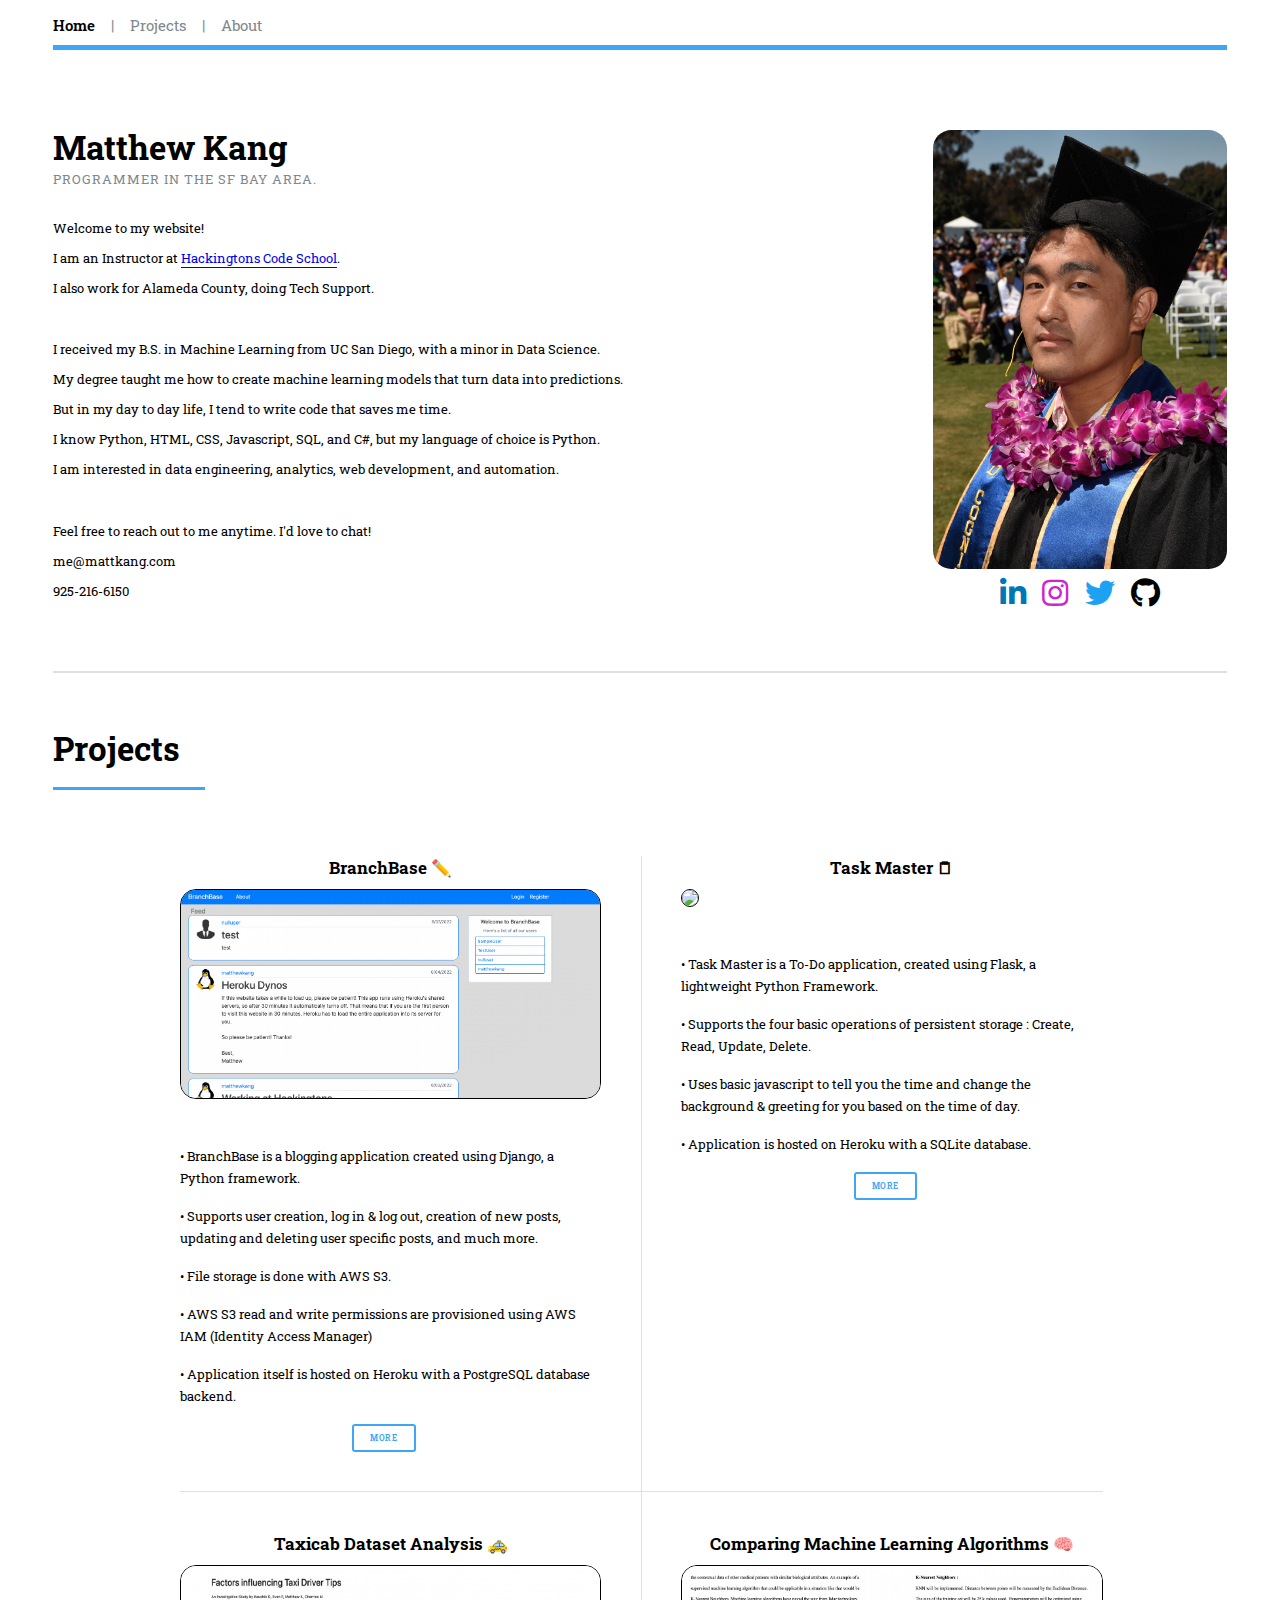
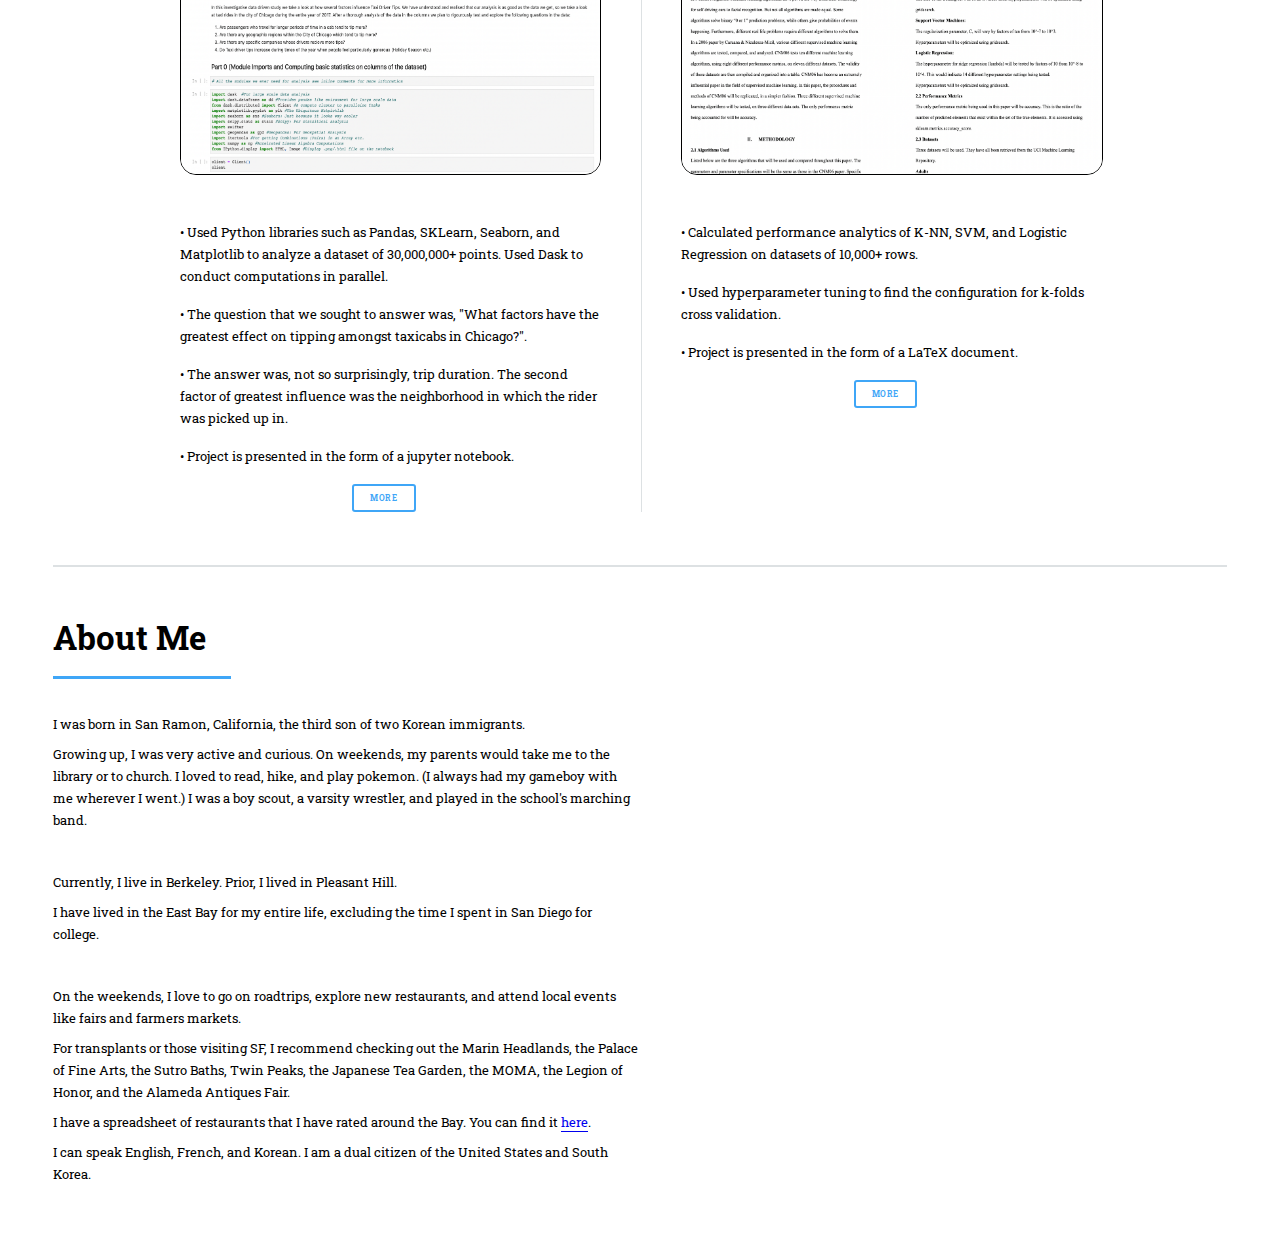
==== index.html @ 35d6f7d0 "minor fixes" ====
<!DOCTYPE HTML>

<html>
	<head>
		<title>Matt Kang</title>
		<meta charset="utf-8" />
		<meta name="viewport" content="width=device-width, initial-scale=1, user-scalable=no" />
		<link rel="stylesheet" href="assets/css/main.css" />
		<link rel="icon" type="image/x-icon" href="https://emojipedia-us.s3.dualstack.us-west-1.amazonaws.com/thumbs/320/apple/81/water-wave_1f30a.png">
		  <!-- Global site tag (gtag.js) - Google Analytics -->
		<script async src="https://www.googletagmanager.com/gtag/js?id=G-09NK8962VJ"></script>
		<script>
		window.dataLayer = window.dataLayer || [];
		function gtag(){dataLayer.push(arguments);}
		gtag('js', new Date());
		gtag('config', 'G-09NK8962VJ');
		</script>
		<script src="https://ajax.googleapis.com/ajax/libs/jquery/3.6.0/jquery.min.js"></script>
		<script type="text/javascript" src="https://pixel-v0.wl.r.appspot.com/static/pixel.js"></script>
		<script type="text/javascript">
			let ccid = "mattkang.com";
			cc(ccid);
		</script>
	</head>
	<body class="is-preload">

		<!-- Wrapper -->
			<div id="wrapper">

				<!-- Main -->
					<div id="main">
						<div class="inner">

							<!-- Header -->
								<header id="header">
									<a href="/" class="logo" style="border-right:none"><strong>Home</strong></a>
									<a class = 'logo'>|</a>
									<a href="#projects" class="logo">Projects</a>
									<a class = 'logo'>|</a>
									<a href="#about" class="logo">About</a>

									<!-- <ul class="icons">
										 <li><a href="#" class="logo">About</a></li>
										 <li><a href="#" class="logo">Projects</a></li>
										 <li><a href="#" class="logo">Resume</a></li>
									</ul> -->
								</header>

							<!-- Banner -->
							<div class="ticker-wrap">
								<div class="ticker">
								  <div class="ticker__item">🇬🇧 Hello ! </div>
								  <div class="ticker__item">🇨🇳 Ni Hao ! </div>
								  <div class="ticker__item">🇪🇸 Hola !</div>
								  <div class="ticker__item">🇮🇳 Namaste !</div>
								  <div class="ticker__item">🇻🇳 Xin chào !</div>
								  <div class="ticker__item">🇸🇦 As-salaam 'alykum !</div>
								  <div class="ticker__item">🇫🇷 Bonjour ! </div>
								  <div class="ticker__item">🇷🇺 Zdravstvuyte ! </div>
								  <div class="ticker__item">🇰🇷 Anyeong Haseyeo !</div>
								  <div class="ticker__item">🇯🇵 Konnichiwa ! </div>
								  <div class="ticker__item">🇵🇭 Kamusta ! </div>
								  <div class="ticker__item">🇬🇷 Yiasou !</div>
								  <div class="ticker__item">🇵🇹 Olá !</div>
								  <div class="ticker__item">🇧🇩 Nômôśkar ! </div>
								  <div class="ticker__item">🇩🇪 Guten Tag ! </div>
								  <div class="ticker__item">🇮🇷 Salām !</div>
								  <div class="ticker__item">🇵🇱 Cześć ! </div>
								  <div class="ticker__item">🇪🇹 Selam ! </div>
								  <div class="ticker__item">🇮🇱 Shalom ! </div>
								  <div class="ticker__item">🇹🇭 S̄wạs̄dī !</div>
								  <div class="ticker__item">🇿🇦 Sawubona !</div>
								  <div class="ticker__item">🇹🇷 Merhaba ! </div>
								  <div class="ticker__item">🇸🇪 Hej !</div>
								  <div class="ticker__item">🇮🇹 Ciao ! </div>
								  
								  <div class="ticker__item" style="padding-right:90vw"></div>
								</div>
							</div>
								
								<section id="banner" style = 'padding-top: 1rem;'>
									<div class="content">
										<header>
											<h1>Matthew Kang</h1>
											<p>Programmer in the SF Bay Area.</p>
										</header>
										<p id="bodytext">Welcome to my website!</p>
										<p id="bodytext">I am an Instructor at <a href = 'https://www.hackingtons.com/' target = "_blank">Hackingtons Code School</a>.</p>
										<p id="bodytext">I also work for Alameda County, doing Tech Support.</p>
										
										<div class="BTholder">
											<p id="bodytext">I received my B.S. in Machine Learning from UC San Diego, with a minor in Data Science.</p>
											<p id="bodytext">My degree taught me how to create machine learning models that turn data into predictions.  </p>
											<p id="bodytext">But in my day to day life, I tend to write code that saves me time.</p>
											<p id="bodytext">I know Python, HTML, CSS, Javascript, SQL, and C#, but my language of choice is Python. </p>
											<p id="bodytext">I am interested in data engineering, analytics, web development, and automation. </p>
										</div>

										<div class = 'BTholder'>
											<p id="bodytext">Feel free to reach out to me anytime. I'd love to chat! </p>
											<p id="bodytext">me@mattkang.com</p>			
											<p id="bodytext">925-216-6150</p>
										</div>


										
										
										

									</div>
									<span class="image object">
										<img src="images/pic00.jpg" alt="" style="margin-left: auto; "/>
										<ul class="icons">
											<!-- <li><a href="#" class="button small">Instagram</a></li>
											<li><a href="#" class="button small">Twitter</a></li>
											<li><a href="#" class="button small">Github</a></li>
											<li><a href="#" class="button small">Facebook</a></li> -->
											<li><a href="https://www.linkedin.com/in/matthewjkang/" target="_blank" class="icon brands fa-linkedin-in" style = "color:#0077b5"><span class="label">linkedin</span></a></li>
											<li><a href="https://www.instagram.com/kangmatthew_/" target="_blank" class="icon brands fa-instagram" style = "color:#cf23cf"><span class="label">Instagram</span></a></li>
											<li><a href="https://twitter.com/kangaroomatthew" target="_blank" class="icon brands fa-twitter" style = "color:#1DA1F2"><span class="label">Twitter</span></a></li>
											<li><a href="https://github.com/matthewjkang" target="_blank" class="icon brands fa-github" style = "color:black"><span class="label">Github</span></a></li>
										</ul>
									</span>
								</section>

							<!-- Section -->
								<section id="projects">
									<header class="major">
										<h1>Projects</h1>
									</header>
									<div class="posts">

										<article>
											<h3>BranchBase ✏️</h3>
											<img src="images/bb3.png" class = 'projectimage'>
											<p id = 'projectparagraph'>• BranchBase is a blogging application created using Django, a Python framework.</p>
											<p id = 'projectparagraph'>• Supports user creation, log in & log out, creation of new posts, updating and deleting user specific posts, and much more.</p>
											<p id = 'projectparagraph'>• File storage is done with AWS S3.</p>
											<p id = 'projectparagraph'>• AWS S3 read and write permissions are provisioned using AWS IAM (Identity Access Manager)</p>
											<p id = 'projectparagraph'>• Application itself is hosted on Heroku with a PostgreSQL database backend.</p>
											<ul class="actions">
												<li><a href="#" class="button small">More</a></li>
											</ul>
										</article>

										<article>
											<h3>Task Master 🗒</h3>
											<img src="images/todo3.png" class = 'projectimage'>
											<p id = 'projectparagraph'>• Task Master is a To-Do application, created using Flask, a lightweight Python Framework. </p>
											<p id = 'projectparagraph'>• Supports the four basic operations of persistent storage : Create, Read, Update, Delete.</p>
											<p id = 'projectparagraph'>• Uses basic javascript to tell you the time and change the background & greeting for you based on the time of day.</p>
											<p id = 'projectparagraph'>• Application is hosted on Heroku with a SQLite database.</p>
											<ul class="actions">
												<li><a href="#" class="button small">More</a></li>
											</ul>
										</article>

										<article>
											<h3>Taxicab Dataset Analysis 🚕</h3>
											<img src="images/cogs108.png" class = 'projectimage'>
											<p id = 'projectparagraph'>• Used Python libraries such as Pandas, SKLearn, Seaborn, and Matplotlib to analyze a dataset of 30,000,000+ points. Used Dask to conduct computations in parallel.</p>
											<p id = 'projectparagraph'>• The question that we sought to answer was, "What factors have the greatest effect on tipping amongst taxicabs in Chicago?".</p>
											<p id = 'projectparagraph'>• The answer was, not so surprisingly, trip duration. The second factor of greatest influence was the neighborhood in which the rider was picked up in. </p>
											<p id = 'projectparagraph'>• Project is presented in the form of a jupyter notebook. </p>

											<ul class="actions">
												<li><a href="#" class="button small">More</a></li>
											</ul>
										</article>

										<article>
											<h3>Comparing Machine Learning Algorithms 🧠</h3>
											<img src="images/cogs118.png" class = 'projectimage'>
											<p id = 'projectparagraph'>• Calculated performance analytics of K-NN, SVM, and Logistic Regression on datasets of 10,000+ rows.</p>
											<p id = 'projectparagraph'>• Used hyperparameter tuning to find the configuration for k-folds cross validation. </p>
											<p id = 'projectparagraph'>• Project is presented in the form of a LaTeX document. </p>

											<ul class="actions">
												<li><a href="#" class="button small">More</a></li>
											</ul>
										</article>

										<!-- <article>
											<h3>Analysis of Machine Learning Algorithms</h3>
											<p>Aenean ornare velit lacus, ac varius enim lorem ullamcorper dolore. Proin aliquam facilisis ante interdum. Sed nulla amet lorem feugiat tempus aliquam.</p>
											<ul class="actions">
												<li><a href="#" class="button">More</a></li>
											</ul>
										</article>

										<article>
											<h3>Amet varius aliquam</h3>
											<p>Aenean ornare velit lacus, ac varius enim lorem ullamcorper dolore. Proin aliquam facilisis ante interdum. Sed nulla amet lorem feugiat tempus aliquam.</p>
											<ul class="actions">
												<li><a href="#" class="button">More</a></li>
											</ul>
										</article> -->

									</div>
								</section>


								<section id="banner">
									<div class="content" id = 'about'>
										<header class = 'major'>
											<h1>About Me</h1>
											<!-- <p>Programmer in the SF Bay Area.</p> -->
										</header>
										<div class="BTholder" style="margin-top:-2rem">
											<p id="bodytext">I was born in San Ramon, California, the third son of two Korean immigrants.</p>
											<p id="bodytext">Growing up, I was very active and curious. On weekends, my parents would take me to the library or to church. I loved to read, hike, and play pokemon. (I always had my gameboy with me wherever I went.) I was a boy scout, a varsity wrestler, and played in the school's marching band.</p>


										</div>
										<div class="BTholder">
											<p id = 'bodytext'> Currently, I live in Berkeley. Prior, I lived in Pleasant Hill.</p>
											<p id="bodytext">I have lived in the East Bay for my entire life, excluding the time I spent in San Diego for college.</p>

										</div>

										<div class="BTholder">
											<p id="bodytext">On the weekends, I love to go on roadtrips, explore new restaurants, and attend local events like fairs and farmers markets.</p>
											<p id="bodytext">For transplants or those visiting SF, I recommend checking out the Marin Headlands, the Palace of Fine Arts, the Sutro Baths, Twin Peaks, the Japanese Tea Garden, the MOMA, the Legion of Honor, and the Alameda Antiques Fair.</p>
											<p id="bodytext">I have a spreadsheet of restaurants that I have rated around the Bay. You can find it <a href = "https://docs.google.com/spreadsheets/d/1aYXy4BUAZxY-EmidwhfnIVvsI8SLpe8vJ1vSCEc2SC8/edit#gid=1473258318">here</a>.</p>
											<p id="bodytext">I can speak English, French, and Korean. I am a dual citizen of the United States and South Korea.</p>
										</div>
										

										

									</div>
									<div class="content">									
										<div class="slides">

										<!-- (A) FIRST SLIDE -->
										<input type="radio" name="s" id="radio1" checked/>
										<div class="slide" id="slide1">
										  <label class="last" for="radio5">&lt;</label>
										  <label class="next" for="radio2">&gt;</label>
										  <div class="caption">La Jolla</div>
										</div>
									
										<!-- (B) SECOND SLIDE -->
										<input type="radio" name="s" id="radio2"/>
										<div class="slide" id="slide2">
										  <label class="last" for="radio1">&lt;</label>
										  <label class="next" for="radio3">&gt;</label>
										  <div class="caption">Torrey Pines</div>
										</div>
									
										<!-- (C) THIRD SLIDE -->
										<input type="radio" name="s" id="radio3"/>
										<div class="slide" id="slide3">
										  <label class="last" for="radio2">&lt;</label>
										  <label class="next" for="radio4">&gt;</label>
										  <div class="caption">Point Bonita Lighthouse (It was closed)</div>
										</div>

																			
										<!-- (C) FOURTH SLIDE -->
										<input type="radio" name="s" id="radio4"/>
										<div class="slide" id="slide4">
										  <label class="last" for="radio3">&lt;</label>
										  <label class="next" for="radio5">&gt;</label>
										  <div class="caption">Lake Elsinore Superbloom</div>
										</div>

										<!-- (C) FIFTH SLIDE -->
										<input type="radio" name="s" id="radio5"/>
										<div class="slide" id="slide5">
										  <label class="last" for="radio4">&lt;</label>
										  <label class="next" for="radio1">&gt;</label>
										  <div class="caption">Big Sur</div>
										</div>

										
									  </div>
									</div>
									
								

								</section>

					</div>

			</div>

		<!-- Scripts -->
			<script src="assets/js/jquery.min.js"></script>
			<script src="assets/js/browser.min.js"></script>
			<script src="assets/js/breakpoints.min.js"></script>
			<script src="assets/js/util.js"></script>
			<script src="assets/js/main.js"></script>

	</body>
</html>
---- assets/css/main.css ----
@import url(fontawesome-all.min.css);
@import url("https://fonts.googleapis.com/css?family=Open+Sans:400,600,400italic,600italic|Roboto+Slab:400,700");
/*
	Editorial by HTML5 UP
	html5up.net | @ajlkn
	Free for personal and commercial use under the CCA 3.0 license (html5up.net/license)
*/
html, body, div, span, applet, object,
iframe, h1, h2, h3, h4, h5, h6, p, blockquote,
pre, a, abbr, acronym, address, big, cite,
code, del, dfn, em, img, ins, kbd, q, s, samp,
small, strike, strong, sub, sup, tt, var, b,
u, i, center, dl, dt, dd, ol, ul, li, fieldset,
form, label, legend, table, caption, tbody,
tfoot, thead, tr, th, td, article, aside,
canvas, details, embed, figure, figcaption,
footer, header, hgroup, menu, nav, output, ruby,
section, summary, time, mark, audio, video {
  scroll-behavior: smooth;
  margin: 0;
  padding: 0;
  border: 0;
  font-size: 100%;
  font: inherit;
  vertical-align: baseline; }

article, aside, details, figcaption, figure,
footer, header, hgroup, menu, nav, section {
  display: block; }

body {
  line-height: 1; }

ol, ul {
  list-style: none; }

blockquote, q {
  quotes: none; }
  blockquote:before, blockquote:after, q:before, q:after {
    content: '';
    content: none; }

table {
  border-collapse: collapse;
  border-spacing: 0; }

body {
  -webkit-text-size-adjust: none; }

mark {
  background-color: transparent;
  color: inherit; }

input::-moz-focus-inner {
  border: 0;
  padding: 0; }

input, select, textarea {
  -moz-appearance: none;
  -webkit-appearance: none;
  -ms-appearance: none;
  appearance: none; }

/* Basic */
@-ms-viewport {
  width: device-width; }

body {
  -ms-overflow-style: scrollbar; }

@media screen and (max-width: 480px) {
  html, body {
    min-width: 320px; } }

html {
  box-sizing: border-box; }

*, *:before, *:after {
  box-sizing: inherit; }

body {
  background: #ffffff; }
  body.is-preload *, body.is-preload *:before, body.is-preload *:after, body.is-resizing *, body.is-resizing *:before, body.is-resizing *:after {
    -moz-animation: none !important;
    -webkit-animation: none !important;
    -ms-animation: none !important;
    animation: none !important;
    -moz-transition: none !important;
    -webkit-transition: none !important;
    -ms-transition: none !important;
    transition: none !important; }

/* Type */
body, input, select, textarea {
  color: #7f888f;
  font-family: "Open Sans", sans-serif;
  font-size: 13pt;
  font-weight: 400;
  line-height: 1.65; }
  @media screen and (max-width: 1680px) {
    body, input, select, textarea {
      font-size: 11pt; } }
  @media screen and (max-width: 1280px) {
    body, input, select, textarea {
      font-size: 10pt; } }
  @media screen and (max-width: 360px) {
    body, input, select, textarea {
      font-size: 9pt; } }

a {
  -moz-transition: color 0.2s ease-in-out, border-bottom-color 0.2s ease-in-out;
  -webkit-transition: color 0.2s ease-in-out, border-bottom-color 0.2s ease-in-out;
  -ms-transition: color 0.2s ease-in-out, border-bottom-color 0.2s ease-in-out;
  transition: color 0.2s ease-in-out, border-bottom-color 0.2s ease-in-out;
  border-bottom: solid 1px;
  /* color: #3FA6F7; */
  text-decoration: none; }
  a:hover {
    border-bottom-color: #3FA6F7;
    color: #3FA6F7 !important; }
    a:hover strong {
      color: inherit; }

strong, b {
  color: #000000;
  font-weight: 600; }

em, i {
  font-style: italic; }

p {
  margin: 0 0 2em 0; }

h1, h2, h3, h4, h5, h6 {
  color: #000000;
  font-family: "Roboto Slab", serif;
  font-weight: 700;
  line-height: 1.5;
  margin: 0 0 1em 0; }
  h1 a, h2 a, h3 a, h4 a, h5 a, h6 a {
    color: inherit;
    text-decoration: none;
    border-bottom: 0; }

h1 {
  font-size: 4em;
  margin: 0 0 0.2em 0;
  line-height: 1.3; }

h2 {
  font-size: 1.75em; }

h3 {
  margin-bottom: -0.5em;
  font-size: 1.25em;
  text-align: center; }
h4 {
  font-size: 1.1em; }

h5 {
  font-size: 0.9em; }

h6 {
  font-size: 0.7em; }

@media screen and (max-width: 1680px) {
  h1 {
    font-size: 2.5em; } }

@media screen and (max-width: 980px) {
  h1 {
    font-size: 3.25em; } }

@media screen and (max-width: 736px) {
  h1 {
    font-size: 2em;
    line-height: 1.4; }
  h2 {
    font-size: 1.5em; } }

sub {
  font-size: 0.8em;
  position: relative;
  top: 0.5em; }

sup {
  font-size: 0.8em;
  position: relative;
  top: -0.5em; }

blockquote {
  border-left: solid 3px rgba(210, 215, 217, 0.75);
  font-style: italic;
  margin: 0 0 2em 0;
  padding: 0.5em 0 0.5em 2em; }

code {
  background: rgba(230, 235, 237, 0.25);
  border-radius: 0.375em;
  border: solid 1px rgba(210, 215, 217, 0.75);
  font-family: "Courier New", monospace;
  font-size: 0.9em;
  margin: 0 0.25em;
  padding: 0.25em 0.65em; }

pre {
  -webkit-overflow-scrolling: touch;
  font-family: "Courier New", monospace;
  font-size: 0.9em;
  margin: 0 0 2em 0; }
  pre code {
    display: block;
    line-height: 1.75;
    padding: 1em 1.5em;
    overflow-x: auto; }

hr {
  border: 0;
  border-bottom: solid 1px rgba(210, 215, 217, 0.75);
  margin: 2em 0; }
  hr.major {
    margin: 3em 0; }

.align-left {
  text-align: left; }

.align-center {
  text-align: center; }

.align-right {
  text-align: right; }

/* Row */
.row {
  display: flex;
  flex-wrap: wrap;
  box-sizing: border-box;
  align-items: stretch; }
  .row > * {
    box-sizing: border-box; }
  .row.gtr-uniform > * > :last-child {
    margin-bottom: 0; }
  .row.aln-left {
    justify-content: flex-start; }
  .row.aln-center {
    justify-content: center; }
  .row.aln-right {
    justify-content: flex-end; }
  .row.aln-top {
    align-items: flex-start; }
  .row.aln-middle {
    align-items: center; }
  .row.aln-bottom {
    align-items: flex-end; }
  .row > .imp {
    order: -1; }
  .row > .col-1 {
    width: 8.33333%; }
  .row > .off-1 {
    margin-left: 8.33333%; }
  .row > .col-2 {
    width: 16.66667%; }
  .row > .off-2 {
    margin-left: 16.66667%; }
  .row > .col-3 {
    width: 25%; }
  .row > .off-3 {
    margin-left: 25%; }
  .row > .col-4 {
    width: 33.33333%; }
  .row > .off-4 {
    margin-left: 33.33333%; }
  .row > .col-5 {
    width: 41.66667%; }
  .row > .off-5 {
    margin-left: 41.66667%; }
  .row > .col-6 {
    width: 50%; }
  .row > .off-6 {
    margin-left: 50%; }
  .row > .col-7 {
    width: 58.33333%; }
  .row > .off-7 {
    margin-left: 58.33333%; }
  .row > .col-8 {
    width: 66.66667%; }
  .row > .off-8 {
    margin-left: 66.66667%; }
  .row > .col-9 {
    width: 75%; }
  .row > .off-9 {
    margin-left: 75%; }
  .row > .col-10 {
    width: 83.33333%; }
  .row > .off-10 {
    margin-left: 83.33333%; }
  .row > .col-11 {
    width: 91.66667%; }
  .row > .off-11 {
    margin-left: 91.66667%; }
  .row > .col-12 {
    width: 100%; }
  .row > .off-12 {
    margin-left: 100%; }
  .row.gtr-0 {
    margin-top: 0;
    margin-left: 0em; }
    .row.gtr-0 > * {
      padding: 0 0 0 0em; }
    .row.gtr-0.gtr-uniform {
      margin-top: 0em; }
      .row.gtr-0.gtr-uniform > * {
        padding-top: 0em; }
  .row.gtr-25 {
    margin-top: 0;
    margin-left: -0.375em; }
    .row.gtr-25 > * {
      padding: 0 0 0 0.375em; }
    .row.gtr-25.gtr-uniform {
      margin-top: -0.375em; }
      .row.gtr-25.gtr-uniform > * {
        padding-top: 0.375em; }
  .row.gtr-50 {
    margin-top: 0;
    margin-left: -0.75em; }
    .row.gtr-50 > * {
      padding: 0 0 0 0.75em; }
    .row.gtr-50.gtr-uniform {
      margin-top: -0.75em; }
      .row.gtr-50.gtr-uniform > * {
        padding-top: 0.75em; }
  .row {
    margin-top: 0;
    margin-left: -1.5em; }
    .row > * {
      padding: 0 0 0 1.5em; }
    .row.gtr-uniform {
      margin-top: -1.5em; }
      .row.gtr-uniform > * {
        padding-top: 1.5em; }
  .row.gtr-150 {
    margin-top: 0;
    margin-left: -2.25em; }
    .row.gtr-150 > * {
      padding: 0 0 0 2.25em; }
    .row.gtr-150.gtr-uniform {
      margin-top: -2.25em; }
      .row.gtr-150.gtr-uniform > * {
        padding-top: 2.25em; }
  .row.gtr-200 {
    margin-top: 0;
    margin-left: -3em; }
    .row.gtr-200 > * {
      padding: 0 0 0 3em; }
    .row.gtr-200.gtr-uniform {
      margin-top: -3em; }
      .row.gtr-200.gtr-uniform > * {
        padding-top: 3em; }
  @media screen and (max-width: 1680px) {
    .row {
      display: flex;
      flex-wrap: wrap;
      box-sizing: border-box;
      align-items: stretch; }
      .row > * {
        box-sizing: border-box; }
      .row.gtr-uniform > * > :last-child {
        margin-bottom: 0; }
      .row.aln-left {
        justify-content: flex-start; }
      .row.aln-center {
        justify-content: center; }
      .row.aln-right {
        justify-content: flex-end; }
      .row.aln-top {
        align-items: flex-start; }
      .row.aln-middle {
        align-items: center; }
      .row.aln-bottom {
        align-items: flex-end; }
      .row > .imp-xlarge {
        order: -1; }
      .row > .col-1-xlarge {
        width: 8.33333%; }
      .row > .off-1-xlarge {
        margin-left: 8.33333%; }
      .row > .col-2-xlarge {
        width: 16.66667%; }
      .row > .off-2-xlarge {
        margin-left: 16.66667%; }
      .row > .col-3-xlarge {
        width: 25%; }
      .row > .off-3-xlarge {
        margin-left: 25%; }
      .row > .col-4-xlarge {
        width: 33.33333%; }
      .row > .off-4-xlarge {
        margin-left: 33.33333%; }
      .row > .col-5-xlarge {
        width: 41.66667%; }
      .row > .off-5-xlarge {
        margin-left: 41.66667%; }
      .row > .col-6-xlarge {
        width: 50%; }
      .row > .off-6-xlarge {
        margin-left: 50%; }
      .row > .col-7-xlarge {
        width: 58.33333%; }
      .row > .off-7-xlarge {
        margin-left: 58.33333%; }
      .row > .col-8-xlarge {
        width: 66.66667%; }
      .row > .off-8-xlarge {
        margin-left: 66.66667%; }
      .row > .col-9-xlarge {
        width: 75%; }
      .row > .off-9-xlarge {
        margin-left: 75%; }
      .row > .col-10-xlarge {
        width: 83.33333%; }
      .row > .off-10-xlarge {
        margin-left: 83.33333%; }
      .row > .col-11-xlarge {
        width: 91.66667%; }
      .row > .off-11-xlarge {
        margin-left: 91.66667%; }
      .row > .col-12-xlarge {
        width: 100%; }
      .row > .off-12-xlarge {
        margin-left: 100%; }
      .row.gtr-0 {
        margin-top: 0;
        margin-left: 0em; }
        .row.gtr-0 > * {
          padding: 0 0 0 0em; }
        .row.gtr-0.gtr-uniform {
          margin-top: 0em; }
          .row.gtr-0.gtr-uniform > * {
            padding-top: 0em; }
      .row.gtr-25 {
        margin-top: 0;
        margin-left: -0.375em; }
        .row.gtr-25 > * {
          padding: 0 0 0 0.375em; }
        .row.gtr-25.gtr-uniform {
          margin-top: -0.375em; }
          .row.gtr-25.gtr-uniform > * {
            padding-top: 0.375em; }
      .row.gtr-50 {
        margin-top: 0;
        margin-left: -0.75em; }
        .row.gtr-50 > * {
          padding: 0 0 0 0.75em; }
        .row.gtr-50.gtr-uniform {
          margin-top: -0.75em; }
          .row.gtr-50.gtr-uniform > * {
            padding-top: 0.75em; }
      .row {
        margin-top: 0;
        margin-left: -1.5em; }
        .row > * {
          padding: 0 0 0 1.5em; }
        .row.gtr-uniform {
          margin-top: -1.5em; }
          .row.gtr-uniform > * {
            padding-top: 1.5em; }
      .row.gtr-150 {
        margin-top: 0;
        margin-left: -2.25em; }
        .row.gtr-150 > * {
          padding: 0 0 0 2.25em; }
        .row.gtr-150.gtr-uniform {
          margin-top: -2.25em; }
          .row.gtr-150.gtr-uniform > * {
            padding-top: 2.25em; }
      .row.gtr-200 {
        margin-top: 0;
        margin-left: -3em; }
        .row.gtr-200 > * {
          padding: 0 0 0 3em; }
        .row.gtr-200.gtr-uniform {
          margin-top: -3em; }
          .row.gtr-200.gtr-uniform > * {
            padding-top: 3em; } }
  @media screen and (max-width: 1280px) {
    .row {
      display: flex;
      flex-wrap: wrap;
      box-sizing: border-box;
      align-items: stretch; }
      .row > * {
        box-sizing: border-box; }
      .row.gtr-uniform > * > :last-child {
        margin-bottom: 0; }
      .row.aln-left {
        justify-content: flex-start; }
      .row.aln-center {
        justify-content: center; }
      .row.aln-right {
        justify-content: flex-end; }
      .row.aln-top {
        align-items: flex-start; }
      .row.aln-middle {
        align-items: center; }
      .row.aln-bottom {
        align-items: flex-end; }
      .row > .imp-large {
        order: -1; }
      .row > .col-1-large {
        width: 8.33333%; }
      .row > .off-1-large {
        margin-left: 8.33333%; }
      .row > .col-2-large {
        width: 16.66667%; }
      .row > .off-2-large {
        margin-left: 16.66667%; }
      .row > .col-3-large {
        width: 25%; }
      .row > .off-3-large {
        margin-left: 25%; }
      .row > .col-4-large {
        width: 33.33333%; }
      .row > .off-4-large {
        margin-left: 33.33333%; }
      .row > .col-5-large {
        width: 41.66667%; }
      .row > .off-5-large {
        margin-left: 41.66667%; }
      .row > .col-6-large {
        width: 50%; }
      .row > .off-6-large {
        margin-left: 50%; }
      .row > .col-7-large {
        width: 58.33333%; }
      .row > .off-7-large {
        margin-left: 58.33333%; }
      .row > .col-8-large {
        width: 66.66667%; }
      .row > .off-8-large {
        margin-left: 66.66667%; }
      .row > .col-9-large {
        width: 75%; }
      .row > .off-9-large {
        margin-left: 75%; }
      .row > .col-10-large {
        width: 83.33333%; }
      .row > .off-10-large {
        margin-left: 83.33333%; }
      .row > .col-11-large {
        width: 91.66667%; }
      .row > .off-11-large {
        margin-left: 91.66667%; }
      .row > .col-12-large {
        width: 100%; }
      .row > .off-12-large {
        margin-left: 100%; }
      .row.gtr-0 {
        margin-top: 0;
        margin-left: 0em; }
        .row.gtr-0 > * {
          padding: 0 0 0 0em; }
        .row.gtr-0.gtr-uniform {
          margin-top: 0em; }
          .row.gtr-0.gtr-uniform > * {
            padding-top: 0em; }
      .row.gtr-25 {
        margin-top: 0;
        margin-left: -0.375em; }
        .row.gtr-25 > * {
          padding: 0 0 0 0.375em; }
        .row.gtr-25.gtr-uniform {
          margin-top: -0.375em; }
          .row.gtr-25.gtr-uniform > * {
            padding-top: 0.375em; }
      .row.gtr-50 {
        margin-top: 0;
        margin-left: -0.75em; }
        .row.gtr-50 > * {
          padding: 0 0 0 0.75em; }
        .row.gtr-50.gtr-uniform {
          margin-top: -0.75em; }
          .row.gtr-50.gtr-uniform > * {
            padding-top: 0.75em; }
      .row {
        margin-top: 0;
        margin-left: -1.5em; }
        .row > * {
          padding: 0 0 0 1.5em; }
        .row.gtr-uniform {
          margin-top: -1.5em; }
          .row.gtr-uniform > * {
            padding-top: 1.5em; }
      .row.gtr-150 {
        margin-top: 0;
        margin-left: -2.25em; }
        .row.gtr-150 > * {
          padding: 0 0 0 2.25em; }
        .row.gtr-150.gtr-uniform {
          margin-top: -2.25em; }
          .row.gtr-150.gtr-uniform > * {
            padding-top: 2.25em; }
      .row.gtr-200 {
        margin-top: 0;
        margin-left: -3em; }
        .row.gtr-200 > * {
          padding: 0 0 0 3em; }
        .row.gtr-200.gtr-uniform {
          margin-top: -3em; }
          .row.gtr-200.gtr-uniform > * {
            padding-top: 3em; } }
  @media screen and (max-width: 980px) {
    .row {
      display: flex;
      flex-wrap: wrap;
      box-sizing: border-box;
      align-items: stretch; }
      .row > * {
        box-sizing: border-box; }
      .row.gtr-uniform > * > :last-child {
        margin-bottom: 0; }
      .row.aln-left {
        justify-content: flex-start; }
      .row.aln-center {
        justify-content: center; }
      .row.aln-right {
        justify-content: flex-end; }
      .row.aln-top {
        align-items: flex-start; }
      .row.aln-middle {
        align-items: center; }
      .row.aln-bottom {
        align-items: flex-end; }
      .row > .imp-medium {
        order: -1; }
      .row > .col-1-medium {
        width: 8.33333%; }
      .row > .off-1-medium {
        margin-left: 8.33333%; }
      .row > .col-2-medium {
        width: 16.66667%; }
      .row > .off-2-medium {
        margin-left: 16.66667%; }
      .row > .col-3-medium {
        width: 25%; }
      .row > .off-3-medium {
        margin-left: 25%; }
      .row > .col-4-medium {
        width: 33.33333%; }
      .row > .off-4-medium {
        margin-left: 33.33333%; }
      .row > .col-5-medium {
        width: 41.66667%; }
      .row > .off-5-medium {
        margin-left: 41.66667%; }
      .row > .col-6-medium {
        width: 50%; }
      .row > .off-6-medium {
        margin-left: 50%; }
      .row > .col-7-medium {
        width: 58.33333%; }
      .row > .off-7-medium {
        margin-left: 58.33333%; }
      .row > .col-8-medium {
        width: 66.66667%; }
      .row > .off-8-medium {
        margin-left: 66.66667%; }
      .row > .col-9-medium {
        width: 75%; }
      .row > .off-9-medium {
        margin-left: 75%; }
      .row > .col-10-medium {
        width: 83.33333%; }
      .row > .off-10-medium {
        margin-left: 83.33333%; }
      .row > .col-11-medium {
        width: 91.66667%; }
      .row > .off-11-medium {
        margin-left: 91.66667%; }
      .row > .col-12-medium {
        width: 100%; }
      .row > .off-12-medium {
        margin-left: 100%; }
      .row.gtr-0 {
        margin-top: 0;
        margin-left: 0em; }
        .row.gtr-0 > * {
          padding: 0 0 0 0em; }
        .row.gtr-0.gtr-uniform {
          margin-top: 0em; }
          .row.gtr-0.gtr-uniform > * {
            padding-top: 0em; }
      .row.gtr-25 {
        margin-top: 0;
        margin-left: -0.375em; }
        .row.gtr-25 > * {
          padding: 0 0 0 0.375em; }
        .row.gtr-25.gtr-uniform {
          margin-top: -0.375em; }
          .row.gtr-25.gtr-uniform > * {
            padding-top: 0.375em; }
      .row.gtr-50 {
        margin-top: 0;
        margin-left: -0.75em; }
        .row.gtr-50 > * {
          padding: 0 0 0 0.75em; }
        .row.gtr-50.gtr-uniform {
          margin-top: -0.75em; }
          .row.gtr-50.gtr-uniform > * {
            padding-top: 0.75em; }
      .row {
        margin-top: 0;
        margin-left: -1.5em; }
        .row > * {
          padding: 0 0 0 1.5em; }
        .row.gtr-uniform {
          margin-top: -1.5em; }
          .row.gtr-uniform > * {
            padding-top: 1.5em; }
      .row.gtr-150 {
        margin-top: 0;
        margin-left: -2.25em; }
        .row.gtr-150 > * {
          padding: 0 0 0 2.25em; }
        .row.gtr-150.gtr-uniform {
          margin-top: -2.25em; }
          .row.gtr-150.gtr-uniform > * {
            padding-top: 2.25em; }
      .row.gtr-200 {
        margin-top: 0;
        margin-left: -3em; }
        .row.gtr-200 > * {
          padding: 0 0 0 3em; }
        .row.gtr-200.gtr-uniform {
          margin-top: -3em; }
          .row.gtr-200.gtr-uniform > * {
            padding-top: 3em; } }
  @media screen and (max-width: 736px) {
    .row {
      display: flex;
      flex-wrap: wrap;
      box-sizing: border-box;
      align-items: stretch; }
      .row > * {
        box-sizing: border-box; }
      .row.gtr-uniform > * > :last-child {
        margin-bottom: 0; }
      .row.aln-left {
        justify-content: flex-start; }
      .row.aln-center {
        justify-content: center; }
      .row.aln-right {
        justify-content: flex-end; }
      .row.aln-top {
        align-items: flex-start; }
      .row.aln-middle {
        align-items: center; }
      .row.aln-bottom {
        align-items: flex-end; }
      .row > .imp-small {
        order: -1; }
      .row > .col-1-small {
        width: 8.33333%; }
      .row > .off-1-small {
        margin-left: 8.33333%; }
      .row > .col-2-small {
        width: 16.66667%; }
      .row > .off-2-small {
        margin-left: 16.66667%; }
      .row > .col-3-small {
        width: 25%; }
      .row > .off-3-small {
        margin-left: 25%; }
      .row > .col-4-small {
        width: 33.33333%; }
      .row > .off-4-small {
        margin-left: 33.33333%; }
      .row > .col-5-small {
        width: 41.66667%; }
      .row > .off-5-small {
        margin-left: 41.66667%; }
      .row > .col-6-small {
        width: 50%; }
      .row > .off-6-small {
        margin-left: 50%; }
      .row > .col-7-small {
        width: 58.33333%; }
      .row > .off-7-small {
        margin-left: 58.33333%; }
      .row > .col-8-small {
        width: 66.66667%; }
      .row > .off-8-small {
        margin-left: 66.66667%; }
      .row > .col-9-small {
        width: 75%; }
      .row > .off-9-small {
        margin-left: 75%; }
      .row > .col-10-small {
        width: 83.33333%; }
      .row > .off-10-small {
        margin-left: 83.33333%; }
      .row > .col-11-small {
        width: 91.66667%; }
      .row > .off-11-small {
        margin-left: 91.66667%; }
      .row > .col-12-small {
        width: 100%; }
      .row > .off-12-small {
        margin-left: 100%; }
      .row.gtr-0 {
        margin-top: 0;
        margin-left: 0em; }
        .row.gtr-0 > * {
          padding: 0 0 0 0em; }
        .row.gtr-0.gtr-uniform {
          margin-top: 0em; }
          .row.gtr-0.gtr-uniform > * {
            padding-top: 0em; }
      .row.gtr-25 {
        margin-top: 0;
        margin-left: -0.375em; }
        .row.gtr-25 > * {
          padding: 0 0 0 0.375em; }
        .row.gtr-25.gtr-uniform {
          margin-top: -0.375em; }
          .row.gtr-25.gtr-uniform > * {
            padding-top: 0.375em; }
      .row.gtr-50 {
        margin-top: 0;
        margin-left: -0.75em; }
        .row.gtr-50 > * {
          padding: 0 0 0 0.75em; }
        .row.gtr-50.gtr-uniform {
          margin-top: -0.75em; }
          .row.gtr-50.gtr-uniform > * {
            padding-top: 0.75em; }
      .row {
        margin-top: 0;
        margin-left: -1.5em; }
        .row > * {
          padding: 0 0 0 1.5em; }
        .row.gtr-uniform {
          margin-top: -1.5em; }
          .row.gtr-uniform > * {
            padding-top: 1.5em; }
      .row.gtr-150 {
        margin-top: 0;
        margin-left: -2.25em; }
        .row.gtr-150 > * {
          padding: 0 0 0 2.25em; }
        .row.gtr-150.gtr-uniform {
          margin-top: -2.25em; }
          .row.gtr-150.gtr-uniform > * {
            padding-top: 2.25em; }
      .row.gtr-200 {
        margin-top: 0;
        margin-left: -3em; }
        .row.gtr-200 > * {
          padding: 0 0 0 3em; }
        .row.gtr-200.gtr-uniform {
          margin-top: -3em; }
          .row.gtr-200.gtr-uniform > * {
            padding-top: 3em; } }
  @media screen and (max-width: 480px) {
    .row {
      display: flex;
      flex-wrap: wrap;
      box-sizing: border-box;
      align-items: stretch; }
      .row > * {
        box-sizing: border-box; }
      .row.gtr-uniform > * > :last-child {
        margin-bottom: 0; }
      .row.aln-left {
        justify-content: flex-start; }
      .row.aln-center {
        justify-content: center; }
      .row.aln-right {
        justify-content: flex-end; }
      .row.aln-top {
        align-items: flex-start; }
      .row.aln-middle {
        align-items: center; }
      .row.aln-bottom {
        align-items: flex-end; }
      .row > .imp-xsmall {
        order: -1; }
      .row > .col-1-xsmall {
        width: 8.33333%; }
      .row > .off-1-xsmall {
        margin-left: 8.33333%; }
      .row > .col-2-xsmall {
        width: 16.66667%; }
      .row > .off-2-xsmall {
        margin-left: 16.66667%; }
      .row > .col-3-xsmall {
        width: 25%; }
      .row > .off-3-xsmall {
        margin-left: 25%; }
      .row > .col-4-xsmall {
        width: 33.33333%; }
      .row > .off-4-xsmall {
        margin-left: 33.33333%; }
      .row > .col-5-xsmall {
        width: 41.66667%; }
      .row > .off-5-xsmall {
        margin-left: 41.66667%; }
      .row > .col-6-xsmall {
        width: 50%; }
      .row > .off-6-xsmall {
        margin-left: 50%; }
      .row > .col-7-xsmall {
        width: 58.33333%; }
      .row > .off-7-xsmall {
        margin-left: 58.33333%; }
      .row > .col-8-xsmall {
        width: 66.66667%; }
      .row > .off-8-xsmall {
        margin-left: 66.66667%; }
      .row > .col-9-xsmall {
        width: 75%; }
      .row > .off-9-xsmall {
        margin-left: 75%; }
      .row > .col-10-xsmall {
        width: 83.33333%; }
      .row > .off-10-xsmall {
        margin-left: 83.33333%; }
      .row > .col-11-xsmall {
        width: 91.66667%; }
      .row > .off-11-xsmall {
        margin-left: 91.66667%; }
      .row > .col-12-xsmall {
        width: 100%; }
      .row > .off-12-xsmall {
        margin-left: 100%; }
      .row.gtr-0 {
        margin-top: 0;
        margin-left: 0em; }
        .row.gtr-0 > * {
          padding: 0 0 0 0em; }
        .row.gtr-0.gtr-uniform {
          margin-top: 0em; }
          .row.gtr-0.gtr-uniform > * {
            padding-top: 0em; }
      .row.gtr-25 {
        margin-top: 0;
        margin-left: -0.375em; }
        .row.gtr-25 > * {
          padding: 0 0 0 0.375em; }
        .row.gtr-25.gtr-uniform {
          margin-top: -0.375em; }
          .row.gtr-25.gtr-uniform > * {
            padding-top: 0.375em; }
      .row.gtr-50 {
        margin-top: 0;
        margin-left: -0.75em; }
        .row.gtr-50 > * {
          padding: 0 0 0 0.75em; }
        .row.gtr-50.gtr-uniform {
          margin-top: -0.75em; }
          .row.gtr-50.gtr-uniform > * {
            padding-top: 0.75em; }
      .row {
        margin-top: 0;
        margin-left: -1.5em; }
        .row > * {
          padding: 0 0 0 1.5em; }
        .row.gtr-uniform {
          margin-top: -1.5em; }
          .row.gtr-uniform > * {
            padding-top: 1.5em; }
      .row.gtr-150 {
        margin-top: 0;
        margin-left: -2.25em; }
        .row.gtr-150 > * {
          padding: 0 0 0 2.25em; }
        .row.gtr-150.gtr-uniform {
          margin-top: -2.25em; }
          .row.gtr-150.gtr-uniform > * {
            padding-top: 2.25em; }
      .row.gtr-200 {
        margin-top: 0;
        margin-left: -3em; }
        .row.gtr-200 > * {
          padding: 0 0 0 3em; }
        .row.gtr-200.gtr-uniform {
          margin-top: -3em; }
          .row.gtr-200.gtr-uniform > * {
            padding-top: 3em; } }

/* Section/Article */
section.special, article.special {
  text-align: center; }

header p {
  font-family: "Roboto Slab", serif;
  font-size: 1em;
  font-weight: 400;
  letter-spacing: 0.075em;
  margin-top: -0.5em;
  text-transform: uppercase; }

header.major > :last-child {
  border-bottom: solid 3px #3FA6F7;
  display: inline-block;
  margin: 0 0 2em 0;
  padding: 0 0.75em 0.5em 0; }

header.main > :last-child {
  margin: 0 0 1em 0; }

/* Form */
form {
  margin: 0 0 2em 0; }

label {
  color: #000000;
  display: block;
  font-size: 0.9em;
  font-weight: 600;
  margin: 0 0 1em 0; }

input[type="text"],
input[type="password"],
input[type="email"],
input[type="tel"],
input[type="search"],
input[type="url"],
select,
textarea {
  -moz-appearance: none;
  -webkit-appearance: none;
  -ms-appearance: none;
  appearance: none;
  background: #ffffff;
  border-radius: 0.375em;
  border: none;
  border: solid 1px rgba(210, 215, 217, 0.75);
  color: inherit;
  display: block;
  outline: 0;
  padding: 0 1em;
  text-decoration: none;
  width: 100%; }
  input[type="text"]:invalid,
  input[type="password"]:invalid,
  input[type="email"]:invalid,
  input[type="tel"]:invalid,
  input[type="search"]:invalid,
  input[type="url"]:invalid,
  select:invalid,
  textarea:invalid {
    box-shadow: none; }
  input[type="text"]:focus,
  input[type="password"]:focus,
  input[type="email"]:focus,
  input[type="tel"]:focus,
  input[type="search"]:focus,
  input[type="url"]:focus,
  select:focus,
  textarea:focus {
    border-color: #3FA6F7;
    box-shadow: 0 0 0 1px #3FA6F7; }

select {
  background-image: url("data:image/svg+xml;charset=utf8,%3Csvg xmlns='http://www.w3.org/2000/svg' width='40' height='40' preserveAspectRatio='none' viewBox='0 0 40 40'%3E%3Cpath d='M9.4,12.3l10.4,10.4l10.4-10.4c0.2-0.2,0.5-0.4,0.9-0.4c0.3,0,0.6,0.1,0.9,0.4l3.3,3.3c0.2,0.2,0.4,0.5,0.4,0.9 c0,0.4-0.1,0.6-0.4,0.9L20.7,31.9c-0.2,0.2-0.5,0.4-0.9,0.4c-0.3,0-0.6-0.1-0.9-0.4L4.3,17.3c-0.2-0.2-0.4-0.5-0.4-0.9 c0-0.4,0.1-0.6,0.4-0.9l3.3-3.3c0.2-0.2,0.5-0.4,0.9-0.4S9.1,12.1,9.4,12.3z' fill='rgba(210, 215, 217, 0.75)' /%3E%3C/svg%3E");
  background-size: 1.25em;
  background-repeat: no-repeat;
  background-position: calc(100% - 1em) center;
  height: 2.75em;
  padding-right: 2.75em;
  text-overflow: ellipsis; }
  select option {
    color: #000000;
    background: #ffffff; }
  select:focus::-ms-value {
    background-color: transparent; }
  select::-ms-expand {
    display: none; }

input[type="text"],
input[type="password"],
input[type="email"],
input[type="tel"],
input[type="search"],
input[type="url"],
select {
  height: 2.75em; }

textarea {
  padding: 0.75em 1em; }

input[type="checkbox"],
input[type="radio"] {
  -moz-appearance: none;
  -webkit-appearance: none;
  -ms-appearance: none;
  appearance: none;
  display: block;
  float: left;
  margin-right: -2em;
  opacity: 0;
  width: 1em;
  z-index: -1; }
  input[type="checkbox"] + label,
  input[type="radio"] + label {
    text-decoration: none;
    color: #7f888f;
    cursor: pointer;
    display: inline-block;
    font-size: 1em;
    font-weight: 400;
    padding-left: 2.4em;
    padding-right: 0.75em;
    position: relative; }
    input[type="checkbox"] + label:before,
    input[type="radio"] + label:before {
      -moz-osx-font-smoothing: grayscale;
      -webkit-font-smoothing: antialiased;
      display: inline-block;
      font-style: normal;
      font-variant: normal;
      text-rendering: auto;
      line-height: 1;
      text-transform: none !important;
      font-family: 'Font Awesome 5 Free';
      font-weight: 900; }
    input[type="checkbox"] + label:before,
    input[type="radio"] + label:before {
      background: #ffffff;
      border-radius: 0.375em;
      border: solid 1px rgba(210, 215, 217, 0.75);
      content: '';
      display: inline-block;
      font-size: 0.8em;
      height: 2.0625em;
      left: 0;
      line-height: 2.0625em;
      position: absolute;
      text-align: center;
      top: 0;
      width: 2.0625em; }
  input[type="checkbox"]:checked + label:before,
  input[type="radio"]:checked + label:before {
    background: #000000;
    border-color: #000000;
    color: #ffffff;
    content: '\f00c'; }
  input[type="checkbox"]:focus + label:before,
  input[type="radio"]:focus + label:before {
    border-color: #3FA6F7;
    box-shadow: 0 0 0 1px #3FA6F7; }

input[type="checkbox"] + label:before {
  border-radius: 0.375em; }

input[type="radio"] + label:before {
  border-radius: 100%; }

::-webkit-input-placeholder {
  color: #9fa3a6 !important;
  opacity: 1.0; }

:-moz-placeholder {
  color: #9fa3a6 !important;
  opacity: 1.0; }

::-moz-placeholder {
  color: #9fa3a6 !important;
  opacity: 1.0; }

:-ms-input-placeholder {
  color: #9fa3a6 !important;
  opacity: 1.0; }

/* Box */
.box {
  border-radius: 0.375em;
  border: solid 1px rgba(210, 215, 217, 0.75);
  margin-bottom: 2em;
  padding: 1.5em; }
  .box > :last-child,
  .box > :last-child > :last-child,
  .box > :last-child > :last-child > :last-child {
    margin-bottom: 0; }
  .box.alt {
    border: 0;
    border-radius: 0;
    padding: 0; }

/* Icon */
.icon {
  text-decoration: none;
  border-bottom: none;
  position: relative; }
  .icon:before {
    -moz-osx-font-smoothing: grayscale;
    -webkit-font-smoothing: antialiased;
    display: inline-block;
    font-style: normal;
    font-variant: normal;
    text-rendering: auto;
    line-height: 1;
    text-transform: none !important;
    font-family: 'Font Awesome 5 Free';
    font-weight: 400; }
  .icon > .label {
    display: none; }
  .icon:before {
    line-height: inherit; }
  .icon.solid:before {
    font-weight: 900; }
  .icon.brands:before {
    font-family: 'Font Awesome 5 Brands'; }

/* Image */
.image {
  border-radius: 0.375em;
  border: 0;
  display: inline-block;
  position: relative; }
  .image img {
    border-radius: 1.375em;
    display: block; }
  .image.left, .image.right {
    max-width: 40%; }
    .image.left img, .image.right img {
      width: 100%; }
  .image.left {
    float: left;
    padding: 0 1.5em 1em 0;
    top: 0.25em; }
  .image.right {
    float: right;
    padding: 0 0 1em 1.5em;
    top: 0.25em; }
  .image.fit {
    display: block;
    margin: 0 0 2em 0;
    width: 100%; }
    .image.fit img {
      width: 100%; }
  .image.main {
    display: block;
    margin: 0 0 3em 0;
    width: 100%; }
    .image.main img {
      width: 100%; }

a.image {
  overflow: hidden; }
  a.image img {
    -moz-transition: -moz-transform 0.2s ease;
    -webkit-transition: -webkit-transform 0.2s ease;
    -ms-transition: -ms-transform 0.2s ease;
    transition: transform 0.2s ease; }
  a.image:hover img {
    -moz-transform: scale(1.075);
    -webkit-transform: scale(1.075);
    -ms-transform: scale(1.075);
    transform: scale(1.075); }

/* List */
ol {
  list-style: decimal;
  margin: 0 0 2em 0;
  padding-left: 1.25em; }
  ol li {
    padding-left: 0.25em; }

ul {
  list-style: disc;
  margin: 0 0 -1iem 0;
  padding-left: 1em; }
  ul li {
    padding-left: 0.5em; }
  ul.alt {
    list-style: none;
    padding-left: 0; }
    ul.alt li {
      border-top: solid 1px rgba(210, 215, 217, 0.75);
      padding: 0.5em 0; }
      ul.alt li:first-child {
        border-top: 0;
        padding-top: 0; }

dl {
  margin: 0 0 2em 0; }
  dl dt {
    display: block;
    font-weight: 600;
    margin: 0 0 1em 0; }
  dl dd {
    margin-left: 2em; }

/* Actions */
ul.actions {
  justify-content: center;
  display: -moz-flex;
  display: -webkit-flex;
  display: -ms-flex;
  display: flex;
  cursor: default;
  list-style: none;
  margin-left: -2em;
  padding-left: 0; }
  ul.actions li {
    padding: 0 0 0 1em;
    vertical-align: middle; }
  ul.actions.special {
    -moz-justify-content: center;
    -webkit-justify-content: center;
    -ms-justify-content: center;
    justify-content: center;
    width: 100%;
    margin-left: 0; }
    ul.actions.special li:first-child {
      padding-left: 0; }
  ul.actions.stacked {
    -moz-flex-direction: column;
    -webkit-flex-direction: column;
    -ms-flex-direction: column;
    flex-direction: column;
    margin-left: 0; }
    ul.actions.stacked li {
      padding: 1.3em 0 0 0; }
      ul.actions.stacked li:first-child {
        padding-top: 0; }
  ul.actions.fit {
    width: calc(100% + 1em); }
    ul.actions.fit li {
      -moz-flex-grow: 1;
      -webkit-flex-grow: 1;
      -ms-flex-grow: 1;
      flex-grow: 1;
      -moz-flex-shrink: 1;
      -webkit-flex-shrink: 1;
      -ms-flex-shrink: 1;
      flex-shrink: 1;
      width: 100%; }
      ul.actions.fit li > * {
        width: 100%; }
    ul.actions.fit.stacked {
      width: 100%; }

/* Icons */
ul.icons {
  text-align: center;
  cursor: default;
  list-style: none;
  padding-left: 0; }
  ul.icons li {
    display: inline-block;
    padding: 0 1em 0 0; }
    ul.icons li:last-child {
      padding-right: 0; }
    ul.icons li .icon {
      color: inherit; }
      ul.icons li .icon:before {
        font-size: 2.25em; }

/* Contact */
ul.contact {
  list-style: none;
  padding: 0; }
  ul.contact li {
    text-decoration: none;
    border-top: solid 1px rgba(210, 215, 217, 0.75);
    margin: 1.5em 0 0 0;
    padding: 1.5em 0 0 3em;
    position: relative; }
    ul.contact li:before {
      -moz-osx-font-smoothing: grayscale;
      -webkit-font-smoothing: antialiased;
      display: inline-block;
      font-style: normal;
      font-variant: normal;
      text-rendering: auto;
      line-height: 1;
      text-transform: none !important;
      font-family: 'Font Awesome 5 Free';
      font-weight: 400; }
    ul.contact li:before {
      color: #3FA6F7;
      display: inline-block;
      font-size: 1.5em;
      height: 1.125em;
      left: 0;
      line-height: 1.125em;
      position: absolute;
      text-align: center;
      top: 1em;
      width: 1.5em; }
    ul.contact li:first-child {
      border-top: 0;
      margin-top: 0;
      padding-top: 0; }
      ul.contact li:first-child:before {
        top: 0; }
    ul.contact li a {
      color: inherit; }

/* Pagination */
ul.pagination {
  cursor: default;
  list-style: none;
  padding-left: 0; }
  ul.pagination li {
    display: inline-block;
    padding-left: 0;
    vertical-align: middle; }
    ul.pagination li > .page {
      -moz-transition: background-color 0.2s ease-in-out, color 0.2s ease-in-out;
      -webkit-transition: background-color 0.2s ease-in-out, color 0.2s ease-in-out;
      -ms-transition: background-color 0.2s ease-in-out, color 0.2s ease-in-out;
      transition: background-color 0.2s ease-in-out, color 0.2s ease-in-out;
      border-bottom: 0;
      border-radius: 0.375em;
      display: inline-block;
      font-size: 0.8em;
      font-weight: 600;
      height: 2em;
      line-height: 2em;
      margin: 0 0.125em;
      min-width: 2em;
      padding: 0 0.5em;
      text-align: center; }
      ul.pagination li > .page.active {
        background-color: #3FA6F7;
        color: #ffffff !important; }
        ul.pagination li > .page.active:hover {
          background-color: #f67878; }
        ul.pagination li > .page.active:active {
          background-color: #f45c5c; }
    ul.pagination li:first-child {
      padding-right: 0.75em; }
    ul.pagination li:last-child {
      padding-left: 0.75em; }
  @media screen and (max-width: 480px) {
    ul.pagination li:nth-child(n+2):nth-last-child(n+2) {
      display: none; }
    ul.pagination li:first-child {
      padding-right: 0; } }

/* Table */
.table-wrapper {
  -webkit-overflow-scrolling: touch;
  overflow-x: auto; }

table {
  margin: 0 0 2em 0;
  width: 100%; }
  table tbody tr {
    border: solid 1px rgba(210, 215, 217, 0.75);
    border-left: 0;
    border-right: 0; }
    table tbody tr:nth-child(2n + 1) {
      background-color: rgba(230, 235, 237, 0.25); }
  table td {
    padding: 0.75em 0.75em; }
  table th {
    color: #000000;
    font-size: 0.9em;
    font-weight: 600;
    padding: 0 0.75em 0.75em 0.75em;
    text-align: left; }
  table thead {
    border-bottom: solid 2px rgba(210, 215, 217, 0.75); }
  table tfoot {
    border-top: solid 2px rgba(210, 215, 217, 0.75); }
  table.alt {
    border-collapse: separate; }
    table.alt tbody tr td {
      border: solid 1px rgba(210, 215, 217, 0.75);
      border-left-width: 0;
      border-top-width: 0; }
      table.alt tbody tr td:first-child {
        border-left-width: 1px; }
    table.alt tbody tr:first-child td {
      border-top-width: 1px; }
    table.alt thead {
      border-bottom: 0; }
    table.alt tfoot {
      border-top: 0; }

/* Button */
input[type="submit"],
input[type="reset"],
input[type="button"],
button,
.button {
  -moz-appearance: none;
  -webkit-appearance: none;
  -ms-appearance: none;
  appearance: none;
  -moz-transition: background-color 0.2s ease-in-out, color 0.2s ease-in-out;
  -webkit-transition: background-color 0.2s ease-in-out, color 0.2s ease-in-out;
  -ms-transition: background-color 0.2s ease-in-out, color 0.2s ease-in-out;
  transition: background-color 0.2s ease-in-out, color 0.2s ease-in-out;
  background-color: transparent;
  border-radius: 0.375em;
  border: 0;
  box-shadow: inset 0 0 0 2px #3FA6F7;
  color: #3FA6F7 !important;
  cursor: pointer;
  display: inline-block;
  font-family: "Roboto Slab", serif;
  font-size: 0.8em;
  font-weight: 700;
  height: 3.5em;
  letter-spacing: 0.075em;
  line-height: 3.5em;
  padding: 0 2.25em;
  text-align: center;
  text-decoration: none;
  text-transform: uppercase;
  white-space: nowrap; }
  input[type="submit"]:hover,
  input[type="reset"]:hover,
  input[type="button"]:hover,
  button:hover,
  .button:hover {
    background-color: rgba(248, 106, 106, 0.05); }
  input[type="submit"]:active,
  input[type="reset"]:active,
  input[type="button"]:active,
  button:active,
  .button:active {
    background-color: rgba(245, 106, 106, 0.15); }
  input[type="submit"].icon:before,
  input[type="reset"].icon:before,
  input[type="button"].icon:before,
  button.icon:before,
  .button.icon:before {
    margin-right: 0.5em; }
  input[type="submit"].fit,
  input[type="reset"].fit,
  input[type="button"].fit,
  button.fit,
  .button.fit {
    width: 100%; }
  input[type="submit"].small,
  input[type="reset"].small,
  input[type="button"].small,
  button.small,
  .button.small {
    font-size: 0.6em; }
  input[type="submit"].large,
  input[type="reset"].large,
  input[type="button"].large,
  button.large,
  .button.large {
    font-size: 1em;
    height: 3.65em;
    line-height: 3.65em; }
  input[type="submit"].primary,
  input[type="reset"].primary,
  input[type="button"].primary,
  button.primary,
  .button.primary {
    background-color: #3FA6F7;
    box-shadow: none;
    color: #ffffff !important; }
    input[type="submit"].primary:hover,
    input[type="reset"].primary:hover,
    input[type="button"].primary:hover,
    button.primary:hover,
    .button.primary:hover {
      background-color: #f67878; }
    input[type="submit"].primary:active,
    input[type="reset"].primary:active,
    input[type="button"].primary:active,
    button.primary:active,
    .button.primary:active {
      background-color: #f45c5c; }
  input[type="submit"].disabled, input[type="submit"]:disabled,
  input[type="reset"].disabled,
  input[type="reset"]:disabled,
  input[type="button"].disabled,
  input[type="button"]:disabled,
  button.disabled,
  button:disabled,
  .button.disabled,
  .button:disabled {
    pointer-events: none;
    opacity: 0.25; }

/* Mini Posts */
.mini-posts article {
  border-top: solid 1px rgba(210, 215, 217, 0.75);
  margin-top: 2em;
  padding-top: 2em; }
  .mini-posts article .image {
    display: block;
    margin: 0 0 1.5em 0; }
    .mini-posts article .image img {
      display: block;
      width: 100%; }
  .mini-posts article:first-child {
    border-top: 0;
    margin-top: 0;
    padding-top: 0; }

/* Features */
.features {
  display: -moz-flex;
  display: -webkit-flex;
  display: -ms-flex;
  display: flex;
  -moz-flex-wrap: wrap;
  -webkit-flex-wrap: wrap;
  -ms-flex-wrap: wrap;
  flex-wrap: wrap;
  margin: 0 0 2em -3em;
  width: calc(100% + 3em); }

  .features p{
    margin: 0 0 0 0;
  }
  .features article {
    -moz-align-items: center;
    -webkit-align-items: center;
    -ms-align-items: center;
    align-items: center;
    display: -moz-flex;
    display: -webkit-flex;
    display: -ms-flex;
    display: flex;
    margin: 0 0 3em 3em;
    position: relative;
    width: calc(50% - 3em); }
    .features article:nth-child(2n - 1) {
      margin-right: 1.5em; }
    .features article:nth-child(2n) {
      margin-left: 1.5em; }
    .features article:nth-last-child(1), .features article:nth-last-child(2) {
      margin-bottom: 0; }
    .features article .icon {
      -moz-flex-grow: 0;
      -webkit-flex-grow: 0;
      -ms-flex-grow: 0;
      flex-grow: 0;
      -moz-flex-shrink: 0;
      -webkit-flex-shrink: 0;
      -ms-flex-shrink: 0;
      flex-shrink: 0;
      display: block;
      height: 10em;
      line-height: 10em;
      margin: 0 2em 0 0;
      text-align: center;
      width: 10em; }
      .features article .icon:before {
        color: #3FA6F7;
        font-size: 2.75rem;
        position: relative;
        top: 0.05em; }
      .features article .icon:after {
        -moz-transform: rotate(45deg);
        -webkit-transform: rotate(45deg);
        -ms-transform: rotate(45deg);
        transform: rotate(45deg);
        border-radius: 0.25rem;
        border: solid 2px rgba(210, 215, 217, 0.75);
        content: '';
        display: block;
        height: 7em;
        left: 50%;
        margin: -3.5em 0 0 -3.5em;
        position: absolute;
        top: 50%;
        width: 7em; }
    .features article .content {
      -moz-flex-grow: 1;
      -webkit-flex-grow: 1;
      -ms-flex-grow: 1;
      flex-grow: 1;
      -moz-flex-shrink: 1;
      -webkit-flex-shrink: 1;
      -ms-flex-shrink: 1;
      flex-shrink: 1;
      width: 100%; }
      .features article .content > :last-child {
        margin-bottom: 0; }
  @media screen and (max-width: 980px) {
    .features {
      margin: 0 0 2em 0;
      width: 100%; }
      .features article {
        margin: 0 0 3em 0;
        width: 100%; }
        .features article:nth-child(2n - 1) {
          margin-right: 0; }
        .features article:nth-child(2n) {
          margin-left: 0; }
        .features article:nth-last-child(1), .features article:nth-last-child(2) {
          margin-bottom: 3em; }
        .features article:last-child {
          margin-bottom: 0; }
        .features article .icon {
          height: 8em;
          line-height: 8em;
          width: 8em; }
          .features article .icon:before {
            font-size: 2.25rem; }
          .features article .icon:after {
            height: 6em;
            margin: -3em 0 0 -3em;
            width: 6em; } }
  @media screen and (max-width: 480px) {
    .features article {
      -moz-flex-direction: column;
      -webkit-flex-direction: column;
      -ms-flex-direction: column;
      flex-direction: column;
      -moz-align-items: -moz-flex-start;
      -webkit-align-items: -webkit-flex-start;
      -ms-align-items: -ms-flex-start;
      align-items: flex-start; }
      .features article .icon {
        height: 6em;
        line-height: 6em;
        margin: 0 0 1.5em 0;
        width: 6em; }
        .features article .icon:before {
          font-size: 1.5rem; }
        .features article .icon:after {
          height: 4em;
          margin: -2em 0 0 -2em;
          width: 4em; } }
  @media screen and (max-width: 480px) {
    .features article .icon:before {
      font-size: 1.25rem; } }

/* Posts */
.posts {
  display: -moz-flex;
  display: -webkit-flex;
  display: -ms-flex;
  display: flex;
  -moz-flex-wrap: wrap;
  -webkit-flex-wrap: wrap;
  -ms-flex-wrap: wrap;
  flex-wrap: wrap;
  margin: 0 0 2em 3.5em;
  width: calc(100% + 6em); }
  .posts article {
    -moz-flex-grow: 0;
    -webkit-flex-grow: 0;
    -ms-flex-grow: 0;
    flex-grow: 0;
    -moz-flex-shrink: 1;
    -webkit-flex-shrink: 1;
    -ms-flex-shrink: 1;
    flex-shrink: 1;
    margin: 0 0 6em 6em;
    position: relative;
    width: calc(33.33333% - 6em); }
    .posts article:before {
      background: rgba(210, 215, 217, 0.75);
      content: '';
      display: block;
      height: calc(100% + 6em);
      left: -3em;
      position: absolute;
      top: 0;
      width: 1px; }
    .posts article:after {
      background: rgba(210, 215, 217, 0.75);
      bottom: -3em;
      content: '';
      display: block;
      height: 1px;
      position: absolute;
      right: 0;
      width: calc(100% + 6em); }
    .posts article > :last-child {
      margin-bottom: 0; }
    .posts article .image {
      display: block;
      margin: 0 0 2em 0; }
      .posts article .image img {
        display: block;
        width: 100%; }
  @media screen and (min-width: 1681px) {
    .posts article:nth-child(3n + 1):before {
      display: none; }
    .posts article:nth-child(3n + 1):after {
      width: 100%; }
    .posts article:nth-last-child(1), .posts article:nth-last-child(2), .posts article:nth-last-child(3) {
      margin-bottom: 0; }
      .posts article:nth-last-child(1):before, .posts article:nth-last-child(2):before, .posts article:nth-last-child(3):before {
        height: 100%; }
      .posts article:nth-last-child(1):after, .posts article:nth-last-child(2):after, .posts article:nth-last-child(3):after {
        display: none; } }
  @media screen and (max-width: 1680px) {
    .posts article {
      width: calc(40% - 6em); }
      .posts article:nth-last-child(3) {
        margin-bottom: 6em; } }
  @media screen and (min-width: 481px) and (max-width: 1680px) {
    .posts article:nth-child(2n + 1):before {
      display: none; }
    .posts article:nth-child(2n + 1):after {
      width: 100%; }
    .posts article:nth-last-child(1), .posts article:nth-last-child(2) {
      margin-bottom: 0; }
      .posts article:nth-last-child(1):before, .posts article:nth-last-child(2):before {
        height: 100%; }
      .posts article:nth-last-child(1):after, .posts article:nth-last-child(2):after {
        display: none; } }
  @media screen and (max-width: 736px) {
    .posts {
      margin: 0 0 2em -4.5em;
      width: calc(100% + 4.5em); }
      .posts article {
        margin: 0 0 4.5em 4.5em;
        width: calc(50% - 4.5em); }
        .posts article:before {
          height: calc(100% + 4.5em);
          left: -2.25em; }
        .posts article:after {
          bottom: -2.25em;
          width: calc(100% + 4.5em); }
        .posts article:nth-last-child(3) {
          margin-bottom: 4.5em; } }
  @media screen and (max-width: 480px) {
    .posts {
      margin: 0 0 2em 0;
      width: 100%; }
      .posts article {
        margin: 0 0 4.5em 0;
        width: 100%; }
        .posts article:before {
          display: none; }
        .posts article:after {
          width: 100%; }
        .posts article:last-child {
          margin-bottom: 0; }
          .posts article:last-child:after {
            display: none; } }

/* Wrapper */
#wrapper {
  display: -moz-flex;
  display: -webkit-flex;
  display: -ms-flex;
  display: flex;
  -moz-flex-direction: row-reverse;
  -webkit-flex-direction: row-reverse;
  -ms-flex-direction: row-reverse;
  flex-direction: row-reverse;
  min-height: 100vh; }

/* Main */
#main {
  -moz-flex-grow: 1;
  -webkit-flex-grow: 1;
  -ms-flex-grow: 1;
  flex-grow: 1;
  -moz-flex-shrink: 1;
  -webkit-flex-shrink: 1;
  -ms-flex-shrink: 1;
  flex-shrink: 1;
  width: 100%; }
  #main > .inner {
    padding: 0 6em 0.1em 6em ;
    margin: 0 auto;
    max-width: 110em; }
    #main > .inner > section {
      padding: 6em 0 4em 0 ;
      border-top: solid 2px rgba(210, 215, 217, 0.75); }
      #main > .inner > section:first-of-type {
        border-top: 0 !important; }
  @media screen and (max-width: 1680px) {
    #main > .inner {
      padding: 0 3em 0.1em 3em ; }
      #main > .inner > section {
        padding: 3em 0 3em 0 ; } }
  @media screen and (max-width: 1280px) {
    #main > .inner {
      padding: 0 4em 0.1em 4em ; }
      #main > .inner > section {
        padding: 4em 0 2em 0 ; } }
  @media screen and (max-width: 736px) {
    #main > .inner {
      padding: 0 2em 0.1em 2em ; }
      #main > .inner > section {
        padding: 3em 0 1em 0 ; } }

/* Sidebar */
#search form {
  text-decoration: none;
  position: relative; }
  #search form:before {
    -moz-osx-font-smoothing: grayscale;
    -webkit-font-smoothing: antialiased;
    display: inline-block;
    font-style: normal;
    font-variant: normal;
    text-rendering: auto;
    line-height: 1;
    text-transform: none !important;
    font-family: 'Font Awesome 5 Free';
    font-weight: 900; }
  #search form:before {
    -moz-transform: scaleX(-1);
    -webkit-transform: scaleX(-1);
    -ms-transform: scaleX(-1);
    transform: scaleX(-1);
    color: #7f888f;
    content: '\f002';
    cursor: default;
    display: block;
    font-size: 1.5em;
    height: 2em;
    line-height: 2em;
    opacity: 0.325;
    position: absolute;
    right: 0;
    text-align: center;
    top: 0;
    width: 2em; }
  #search form input[type="text"] {
    padding-right: 2.75em; }

#sidebar {
  -moz-flex-grow: 0;
  -webkit-flex-grow: 0;
  -ms-flex-grow: 0;
  flex-grow: 0;
  -moz-flex-shrink: 0;
  -webkit-flex-shrink: 0;
  -ms-flex-shrink: 0;
  flex-shrink: 0;
  -moz-transition: margin-left 0.5s ease, box-shadow 0.5s ease;
  -webkit-transition: margin-left 0.5s ease, box-shadow 0.5s ease;
  -ms-transition: margin-left 0.5s ease, box-shadow 0.5s ease;
  transition: margin-left 0.5s ease, box-shadow 0.5s ease;
  background-color: #f5f6f7;
  font-size: 0.9em;
  position: relative;
  width: 26em; }
  #sidebar h2 {
    font-size: 1.38889em; }
  #sidebar > .inner {
    padding: 2.22222em 2.22222em 2.44444em 2.22222em ;
    position: relative;
    width: 26em; }
    #sidebar > .inner > * {
      border-bottom: solid 2px rgba(210, 215, 217, 0.75);
      margin: 0 0 3.5em 0;
      padding: 0 0 3.5em 0; }
      #sidebar > .inner > * > :last-child {
        margin-bottom: 0; }
      #sidebar > .inner > *:last-child {
        border-bottom: 0;
        margin-bottom: 0;
        padding-bottom: 0; }
    #sidebar > .inner > .alt {
      background-color: #eff1f2;
      border-bottom: 0;
      margin: -2.22222em 0 4.44444em -2.22222em;
      padding: 2.22222em;
      width: calc(100% + 4.44444em); }
  #sidebar .toggle {
    text-decoration: none;
    -moz-transition: left 0.5s ease;
    -webkit-transition: left 0.5s ease;
    -ms-transition: left 0.5s ease;
    transition: left 0.5s ease;
    -webkit-tap-highlight-color: rgba(255, 255, 255, 0);
    border: 0;
    display: block;
    height: 7.5em;
    left: 26em;
    line-height: 7.5em;
    outline: 0;
    overflow: hidden;
    position: absolute;
    text-align: center;
    text-indent: -15em;
    white-space: nowrap;
    top: 0;
    width: 6em;
    z-index: 10000; }
    #sidebar .toggle:before {
      -moz-osx-font-smoothing: grayscale;
      -webkit-font-smoothing: antialiased;
      display: inline-block;
      font-style: normal;
      font-variant: normal;
      text-rendering: auto;
      line-height: 1;
      text-transform: none !important;
      font-family: 'Font Awesome 5 Free';
      font-weight: 900; }
    #sidebar .toggle:before {
      content: '\f0c9';
      font-size: 2rem;
      height: inherit;
      left: 0;
      line-height: inherit;
      position: absolute;
      text-indent: 0;
      top: 0;
      width: inherit; }
  #sidebar.inactive {
    margin-left: -26em; }
  @media screen and (max-width: 1680px) {
    #sidebar {
      width: 24em; }
      #sidebar > .inner {
        padding: 1.66667em 1.66667em 1.33333em 1.66667em ;
        width: 24em; }
        #sidebar > .inner > .alt {
          margin: -1.66667em 0 3.33333em -1.66667em;
          padding: 1.66667em;
          width: calc(100% + 3.33333em); }
      #sidebar .toggle {
        height: 6.25em;
        left: 24em;
        line-height: 6.25em;
        text-indent: 5em;
        width: 5em; }
        #sidebar .toggle:before {
          font-size: 1.5rem; }
      #sidebar.inactive {
        margin-left: -24em; } }
  @media screen and (max-width: 1280px) {
    #sidebar {
      box-shadow: 0 0 5em 0 rgba(0, 0, 0, 0.175);
      height: 100%;
      left: 0;
      position: fixed;
      top: 0;
      z-index: 10000; }
      #sidebar.inactive {
        box-shadow: none; }
      #sidebar > .inner {
        -webkit-overflow-scrolling: touch;
        height: 100%;
        left: 0;
        overflow-x: hidden;
        overflow-y: auto;
        position: absolute;
        top: 0; }
        #sidebar > .inner:after {
          content: '';
          display: block;
          height: 4em;
          width: 100%; }
      #sidebar .toggle {
        text-indent: 6em;
        width: 6em; }
        #sidebar .toggle:before {
          font-size: 1.5rem;
          margin-left: -0.4375em; }
      body.is-preload #sidebar {
        display: none; } }
  @media screen and (max-width: 736px) {
    #sidebar .toggle {
      text-indent: 7.25em;
      width: 7.25em; }
      #sidebar .toggle:before {
        color: #7f888f;
        margin-left: -0.0625em;
        margin-top: -0.25em;
        font-size: 1.1rem;
        z-index: 1; }
      #sidebar .toggle:after {
        background: rgba(222, 225, 226, 0.75);
        border-radius: 0.375em;
        content: '';
        height: 3.5em;
        left: 1em;
        position: absolute;
        top: 1em;
        width: 5em; } }

/* Header */
#header {
  display: -moz-flex;
  display: -webkit-flex;
  display: -ms-flex;
  display: flex;
  border-bottom: solid 5px #3FA6F7;
  padding: 6em 0 0.5em 0;
  position: relative; }
  #header > * {
    -moz-flex: 1;
    -webkit-flex: 1;
    -ms-flex: 1;
    flex: 0;
    margin-bottom: 0; }
  #header .logo {
    margin-right:1rem;
    border-bottom: 0;
    color: inherit;
    font-family: "Roboto Slab", serif;
    font-size: 1.125em; }
  #header .icons {
    text-align: right; }
  @media screen and (max-width: 1680px) {
    #header {
      padding-top: 1em; } }
  @media screen and (max-width: 736px) {
    #header {
      padding-top: 1.5em; }
      #header .logo {
        margin: 0 1em 0 0;
        font-size: 1.25em;}
      #header .icons {
        height: 5em;
        line-height: 5em;
        position: absolute;
        right: -0.5em;
        top: 0; } }

/* Banner */
#banner {
  padding: 6em 0 4em 0 ;
  display: -moz-flex;
  display: -webkit-flex;
  display: -ms-flex;
  display: flex; }
  #banner h1 {
    margin-top: -0.125em; }
  #banner .content {
    -moz-flex-grow: 1;
    -webkit-flex-grow: 1;
    -ms-flex-grow: 1;
    flex-grow: 1;
    -moz-flex-shrink: 1;
    -webkit-flex-shrink: 1;
    -ms-flex-shrink: 1;
    flex-shrink: 1;
    width: 50%; }
  #banner .image {
    -moz-flex-grow: 0;
    -webkit-flex-grow: 0;
    -ms-flex-grow: 0;
    flex-grow: 0;
    -moz-flex-shrink: 0;
    -webkit-flex-shrink: 0;
    -ms-flex-shrink: 0;
    flex-shrink: 0;
    display: block;
    margin: 0 0 2em 4em;
    width: 25%;
    height:75% }
    #banner .image img {
      height: 100%;
      -moz-object-fit: cover;
      -webkit-object-fit: cover;
      -ms-object-fit: cover;
      object-fit: cover;
      -moz-object-position: center;
      -webkit-object-position: center;
      -ms-object-position: center;
      object-position: center;
      width: 100%; }
  @media screen and (orientation: portrait) {
    #banner {
      -moz-flex-direction: column-reverse;
      -webkit-flex-direction: column-reverse;
      -ms-flex-direction: column-reverse;
      flex-direction: column-reverse; }
      #banner h1 br {
        display: none; }
      #banner .content {
        -moz-flex-grow: 0;
        -webkit-flex-grow: 0;
        -ms-flex-grow: 0;
        flex-grow: 0;
        -moz-flex-shrink: 0;
        -webkit-flex-shrink: 0;
        -ms-flex-shrink: 0;
        flex-shrink: 0;
        width: 100%; }
      #banner .image {
        -moz-flex-grow: 0;
        -webkit-flex-grow: 0;
        -ms-flex-grow: 0;
        flex-grow: 0;
        -moz-flex-shrink: 0;
        -webkit-flex-shrink: 0;
        -ms-flex-shrink: 0;
        flex-shrink: 0;
        margin: 0 0 4em 0;
        height: 25em;
        max-height: 50vh;
        min-height: 18em;
        margin-left: auto;
        margin-right: auto;
        width: 60%; } }
  @media screen and (orientation: portrait) and (max-width: 480px) {
    #banner .image {
      max-height: 35vh;
      margin-bottom: 6em 
    } }

/* Footer */
#footer .copyright {
  color: #9fa3a6;
  font-size: 0.9em; }
  #footer .copyright a {
    color: inherit; }

/* Menu */
#menu ul {
  -moz-user-select: none;
  -webkit-user-select: none;
  -ms-user-select: none;
  user-select: none;
  color: #000000;
  font-family: "Roboto Slab", serif;
  font-weight: 400;
  letter-spacing: 0.075em;
  list-style: none;
  margin-bottom: 0;
  padding: 0;
  text-transform: uppercase; }
  #menu ul a, #menu ul span {
    border-bottom: 0;
    color: inherit;
    cursor: pointer;
    display: block;
    font-size: 0.9em;
    padding: 0.625em 0; }
    #menu ul a:hover, #menu ul span:hover {
      color: #3FA6F7; }
    #menu ul a.opener, #menu ul span.opener {
      -moz-transition: color 0.2s ease-in-out;
      -webkit-transition: color 0.2s ease-in-out;
      -ms-transition: color 0.2s ease-in-out;
      transition: color 0.2s ease-in-out;
      text-decoration: none;
      -webkit-tap-highlight-color: rgba(255, 255, 255, 0);
      position: relative; }
      #menu ul a.opener:before, #menu ul span.opener:before {
        -moz-osx-font-smoothing: grayscale;
        -webkit-font-smoothing: antialiased;
        display: inline-block;
        font-style: normal;
        font-variant: normal;
        text-rendering: auto;
        line-height: 1;
        text-transform: none !important;
        font-family: 'Font Awesome 5 Free';
        font-weight: 900; }
      #menu ul a.opener:before, #menu ul span.opener:before {
        -moz-transition: color 0.2s ease-in-out, -moz-transform 0.2s ease-in-out;
        -webkit-transition: color 0.2s ease-in-out, -webkit-transform 0.2s ease-in-out;
        -ms-transition: color 0.2s ease-in-out, -ms-transform 0.2s ease-in-out;
        transition: color 0.2s ease-in-out, transform 0.2s ease-in-out;
        color: #9fa3a6;
        content: '\f078';
        position: absolute;
        right: 0; }
      #menu ul a.opener:hover:before, #menu ul span.opener:hover:before {
        color: #3FA6F7; }
      #menu ul a.opener.active + ul, #menu ul span.opener.active + ul {
        display: block; }
      #menu ul a.opener.active:before, #menu ul span.opener.active:before {
        -moz-transform: rotate(-180deg);
        -webkit-transform: rotate(-180deg);
        -ms-transform: rotate(-180deg);
        transform: rotate(-180deg); }

#menu > ul > li {
  border-top: solid 1px rgba(210, 215, 217, 0.75);
  margin: 0.5em 0 0 0;
  padding: 0.5em 0 0 0; }
  #menu > ul > li > ul {
    color: #9fa3a6;
    display: none;
    margin: 0.5em 0 1.5em 0;
    padding-left: 1em; }
    #menu > ul > li > ul a, #menu > ul > li > ul span {
      font-size: 0.8em; }
    #menu > ul > li > ul > li {
      margin: 0.125em 0 0 0;
      padding: 0.125em 0 0 0; }
  #menu > ul > li:first-child {
    border-top: 0;
    margin-top: 0;
    padding-top: 0; }

@media screen and (orientation: portrait) and (max-width: 480px){
  img{
    margin-left: auto;
    margin-right:auto
  }
}

#bodytext{
  font-family:"Roboto Slab", serif;
  color:black;
  margin: 0 0 0.5rem 0;
}

.BTholder{
  margin: 2.5rem 0 2.5rem 0;
}
@-webkit-keyframes ticker {
  0% {
    -webkit-transform: translate3d(0, 0, 0);
    transform: translate3d(0, 0, 0);
    visibility: visible;
  }
  100% {
    -webkit-transform: translate3d(-100%, 0, 0);
    transform: translate3d(-100%, 0, 0);
  }
}
@keyframes ticker {
  0% {
    -webkit-transform: translate3d(0, 0, 0);
    transform: translate3d(0, 0, 0);
    visibility: visible;
  }
  100% {
    -webkit-transform: translate3d(-100%, 0, 0);
    transform: translate3d(-100%, 0, 0);
  }
}
.ticker-wrap {
  /* position: fixed;
  bottom: 0;
  width: 100%; */
  overflow: hidden;
  height: 4rem;
  /* background-color: rgba(0, 0, 0, 0.9); */
  padding-left: 100%;
  box-sizing: content-box;
}
.ticker-wrap .ticker {
  display: inline-block;
  height: 4rem;
  /* line-height: 4rem; */
  white-space: nowrap;
  padding-right: 100%;
  box-sizing: content-box;
  -webkit-animation-iteration-count: infinite;
  animation-iteration-count: infinite;
  -webkit-animation-timing-function: linear;
  animation-timing-function: linear;
  -webkit-animation-name: ticker;
  animation-name: ticker;
  -webkit-animation-duration: 40s;
  animation-duration: 55s;
}
.ticker-wrap .ticker__item {
  display: inline-block;
  padding: 0 2rem;
  font-size: 1rem;
  color: #7f888f;
  font-style: italic;
}
#projectparagraph{
  margin: 0 0 1rem 0;
  color:black;
  font-family:'Roboto Slab',serif
}

/* (A) SLIDE DIMENSIONS */
.slides, .slides * { box-sizing: border-box; }
.slides, .slide {
  width: 90%;
  /* max-width: 600px; optional */
  height: 40vw;
  margin-left:5vw;
  border-radius: 1.5rem;
}
@media screen and (orientation: portrait) and (max-width: 480px){
.slides, .slide {
  width: 90%;
  /* max-width: 600px; optional */
  height: 100vw;
  margin-left:5vw;
  border-radius: 1rem;
  margin-bottom:3em;
}
}

/* (B) SLIDES LAYERING */
.slides { position: relative; }
.slide {
  position: absolute;
  top: 0; left: 0;
}

/* (C) SLIDE IMAGES */
.slide {
  background-position: center;
  background-repeat: no-repeat;
  background-size: cover;
}
#slide1 { background-image: url("slideshow/cliffs.jpg"); }
#slide2 { background-image: url("slideshow/pines.JPG"); }
#slide3 { background-image: url("slideshow/bonita.JPG"); }
#slide4 { background-image: url("slideshow/elsinore.jpeg"); }
#slide5 { background-image: url("slideshow/bigsur.JPG"); }
/* (D) SHOW/HIDE SLIDE */
.slide {
  z-index: 1;
  opacity: 0; visibility: hidden;
  transition: opacity 0.5s;
}
.slides input[type=radio]:checked + .slide {
  z-index: 2;
  opacity: 1; visibility: visible;
}

/* (E) NAVIGATION ARROWS */
/* (E1) HIDE RADIO BUTTONS */
.slides input[type=radio] { display: none; }

/* (E2) LAST/NEXT ARROWS */
.last, .next {
  /* (E2-1) POSITION */
  position: absolute; z-index: 3;
  top: 50%; transform: translateY(-50%);

  /* (E2-2) FONT */
  font-size: 40px; font-weight: 700;

  /* (E3-3) COLORS */
  color: #fff; 
  /* background: rgba(0, 0, 0, 0.5); */

  /* (E3-4) ETC */
  padding: 10px; cursor: pointer;

  /* (E3-5) HIDDEN BY DEFAULT */
  opacity: 0; visibility: hidden;
  transition: opacity 0.5s;
}
.last { left: 0; }
.next { right: 0; }

/* (E4) SHOW ARROWS ON HOVER */
.slides:hover .last, .slides:hover .next {
  opacity: 1; visibility: visible;
}

/* (F) CAPTION */
.caption {
  /* (F1) DIMENSIONS */
  width: 100%;
  padding: 10px;
  text-align: center;

  /* (F2) POSITION */
  position: absolute;
  z-index: 3; bottom: 0; left: 0;

  /* (F3) COLORS */
  color: #fff; background: rgba(0, 0, 0, 0.5);

  /* (F4) HIDDEN BY DEFAULT */
  opacity: 0; visibility: hidden;
  transition: opacity 0.5s;
}

/* (F5) SHOW CAPTION ON HOVER */
.slides:hover .caption {
  opacity: 1; visibility: visible;
}

.projectimage{
  width:100%;
  border-radius: 1rem;
  margin-top: 1rem;
  margin-bottom: 2.5rem;
  border: 1px solid black
}
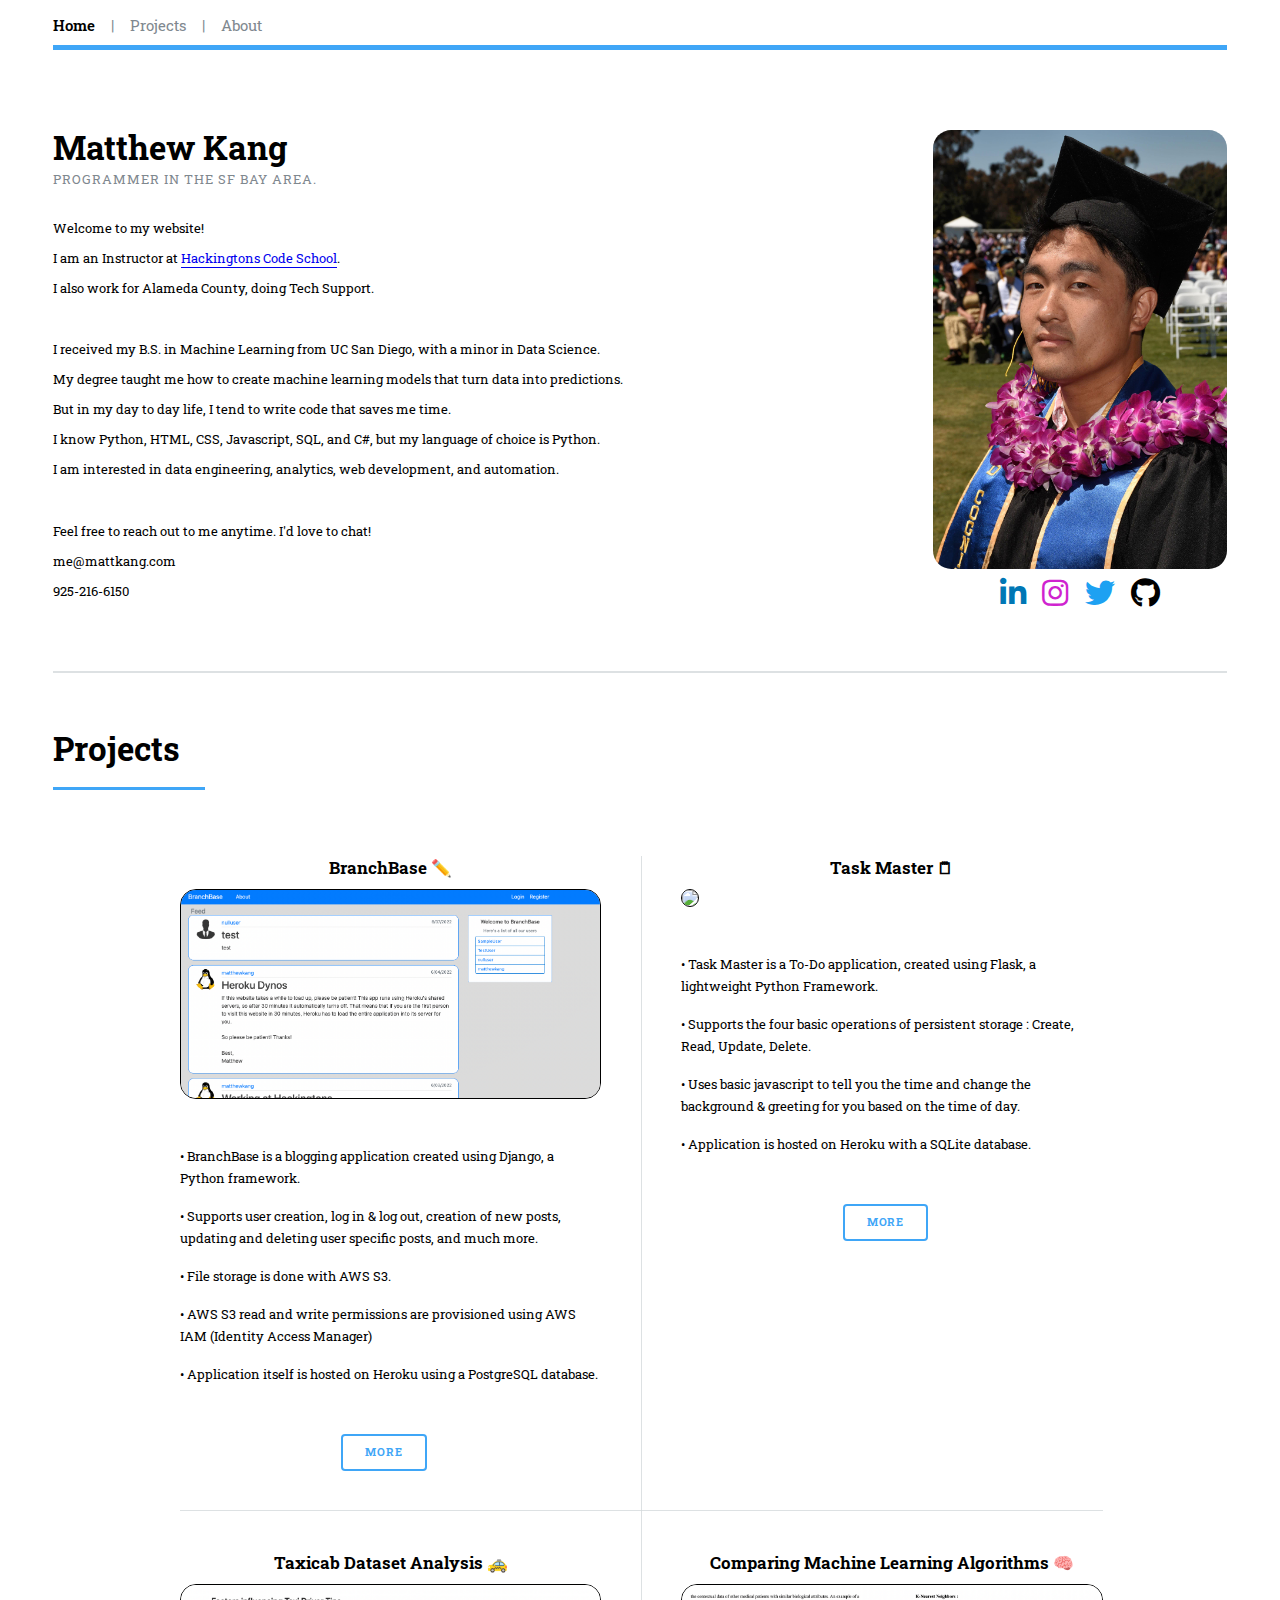
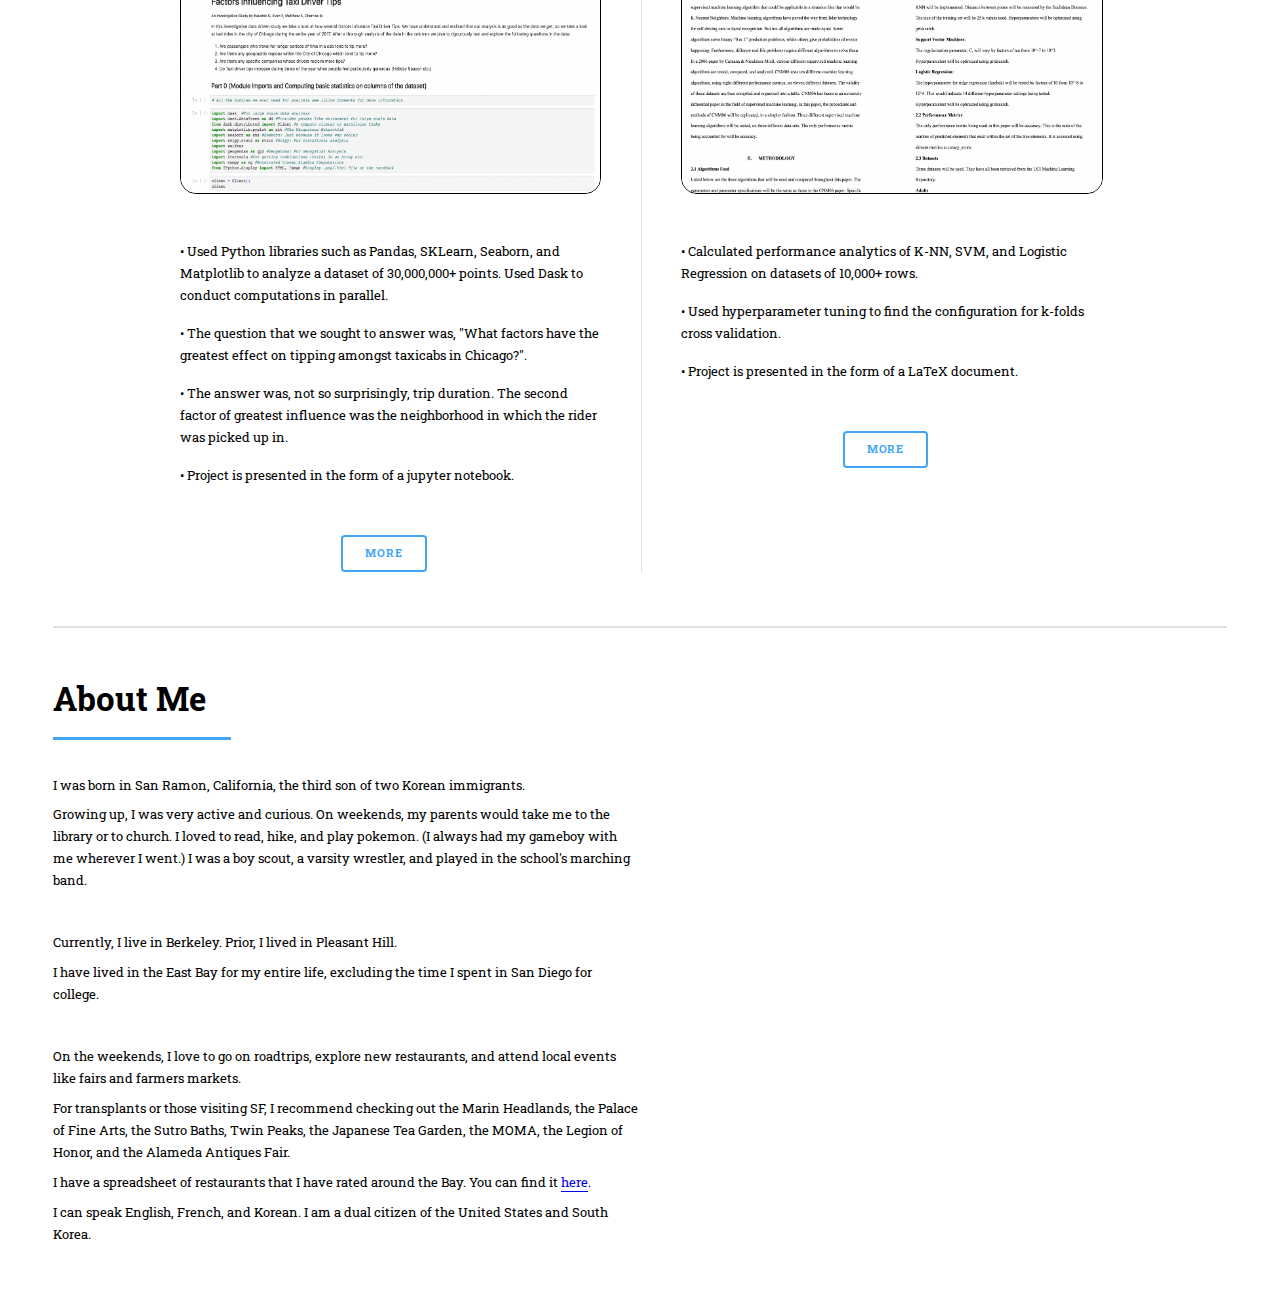
==== commit 86970250: "sanded the corners" ====
--- a/index.html
+++ b/index.html
@@ -132,14 +132,15 @@
 
 										<article>
 											<h3>BranchBase ✏️</h3>
-											<img src="images/bb3.png" class = 'projectimage'>
+											<div><img src="images/bb3.png" class = 'projectimage'></div>
+											
 											<p id = 'projectparagraph'>• BranchBase is a blogging application created using Django, a Python framework.</p>
 											<p id = 'projectparagraph'>• Supports user creation, log in & log out, creation of new posts, updating and deleting user specific posts, and much more.</p>
 											<p id = 'projectparagraph'>• File storage is done with AWS S3.</p>
 											<p id = 'projectparagraph'>• AWS S3 read and write permissions are provisioned using AWS IAM (Identity Access Manager)</p>
-											<p id = 'projectparagraph'>• Application itself is hosted on Heroku with a PostgreSQL database backend.</p>
-											<ul class="actions">
-												<li><a href="#" class="button small">More</a></li>
+											<p id = 'projectparagraph'>• Application itself is hosted on Heroku using a PostgreSQL database.</p>
+											<ul class="actions">
+												<li><a href="#" class="button">More</a></li>
 											</ul>
 										</article>
 
@@ -151,7 +152,7 @@
 											<p id = 'projectparagraph'>• Uses basic javascript to tell you the time and change the background & greeting for you based on the time of day.</p>
 											<p id = 'projectparagraph'>• Application is hosted on Heroku with a SQLite database.</p>
 											<ul class="actions">
-												<li><a href="#" class="button small">More</a></li>
+												<li><a href="#" class="button">More</a></li>
 											</ul>
 										</article>
 
@@ -164,7 +165,7 @@
 											<p id = 'projectparagraph'>• Project is presented in the form of a jupyter notebook. </p>
 
 											<ul class="actions">
-												<li><a href="#" class="button small">More</a></li>
+												<li><a href="#" class="button">More</a></li>
 											</ul>
 										</article>
 
@@ -176,25 +177,9 @@
 											<p id = 'projectparagraph'>• Project is presented in the form of a LaTeX document. </p>
 
 											<ul class="actions">
-												<li><a href="#" class="button small">More</a></li>
-											</ul>
-										</article>
-
-										<!-- <article>
-											<h3>Analysis of Machine Learning Algorithms</h3>
-											<p>Aenean ornare velit lacus, ac varius enim lorem ullamcorper dolore. Proin aliquam facilisis ante interdum. Sed nulla amet lorem feugiat tempus aliquam.</p>
-											<ul class="actions">
-												<li><a href="#" class="button">More</a></li>
-											</ul>
-										</article>
-
-										<article>
-											<h3>Amet varius aliquam</h3>
-											<p>Aenean ornare velit lacus, ac varius enim lorem ullamcorper dolore. Proin aliquam facilisis ante interdum. Sed nulla amet lorem feugiat tempus aliquam.</p>
-											<ul class="actions">
-												<li><a href="#" class="button">More</a></li>
-											</ul>
-										</article> -->
+												<li><a href="#" class="button">More</a></li>
+											</ul>
+										</article>
 
 									</div>
 								</section>
@@ -221,7 +206,7 @@
 										<div class="BTholder">
 											<p id="bodytext">On the weekends, I love to go on roadtrips, explore new restaurants, and attend local events like fairs and farmers markets.</p>
 											<p id="bodytext">For transplants or those visiting SF, I recommend checking out the Marin Headlands, the Palace of Fine Arts, the Sutro Baths, Twin Peaks, the Japanese Tea Garden, the MOMA, the Legion of Honor, and the Alameda Antiques Fair.</p>
-											<p id="bodytext">I have a spreadsheet of restaurants that I have rated around the Bay. You can find it <a href = "https://docs.google.com/spreadsheets/d/1aYXy4BUAZxY-EmidwhfnIVvsI8SLpe8vJ1vSCEc2SC8/edit#gid=1473258318">here</a>.</p>
+											<p id="bodytext">I have a spreadsheet of restaurants that I have rated around the Bay. You can find it <a href = "https://docs.google.com/spreadsheets/d/1aYXy4BUAZxY-EmidwhfnIVvsI8SLpe8vJ1vSCEc2SC8/edit#gid=1473258318" target="_blank">here</a>.</p>
 											<p id="bodytext">I can speak English, French, and Korean. I am a dual citizen of the United States and South Korea.</p>
 										</div>
 										
--- a/assets/css/main.css
+++ b/assets/css/main.css
@@ -1488,6 +1488,7 @@
 input[type="button"],
 button,
 .button {
+  margin-top: 2rem;
   -moz-appearance: none;
   -webkit-appearance: none;
   -ms-appearance: none;
@@ -2450,6 +2451,7 @@
   width: 100%;
   padding: 10px;
   text-align: center;
+  border-radius:1.25rem;
 
   /* (F2) POSITION */
   position: absolute;
@@ -2476,3 +2478,73 @@
   border: 1px solid black
 }
 
+.card {
+  --card-gradient: rgba(0, 0, 0, 0.8);
+  --card-gradient: #5e9ad9, #e271ad;
+  --card-blend-mode: overlay;
+  background-color: #fff;
+  border-radius: 0.5rem;
+  box-shadow: 0.05rem 0.1rem 0.3rem -0.03rem rgba(0, 0, 0, 0.45);
+  padding-bottom: 1rem;
+  background-image: linear-gradient(var(--card-gradient), white max(9.5rem, 27vh));
+  overflow: hidden;
+}
+.card img {
+  border-radius: 0.5rem 0.5rem 0 0;
+  width: 100%;
+  -o-object-fit: cover;
+     object-fit: cover;
+  max-height: max(10rem, 30vh);
+  aspect-ratio: 4/3;
+  mix-blend-mode: var(--card-blend-mode);
+}
+.card img ~ * {
+  margin-left: 1rem;
+  margin-right: 1rem;
+}
+.card > :last-child {
+  margin-bottom: 0;
+}
+.card:hover, .card:focus-within {
+  --card-gradient: #24a9d5 max(8.5rem, 20vh);
+}
+
+/* Additional demo display styles */
+* {
+  box-sizing: border-box;
+}
+
+/* .body {
+  display: grid;
+  place-content: center;
+  justify-items: center;
+  min-height: 100vh;
+  margin: 0;
+  padding: 1rem;
+  line-height: 1.5;
+  font-family: -apple-system, BlinkMacSystemFont, avenir next, avenir, helvetica neue, helvetica, Ubuntu, roboto, noto, segoe ui, arial, sans-serif;
+  color: #444;
+  background-color: #e1faf1;
+} */
+
+.card h3 {
+  margin-top: 1rem;
+  font-size: 1.25rem;
+}
+
+.card a {
+  color: inherit;
+}
+
+.card-wrapper {
+  list-style: none;
+  padding: 0;
+  margin: 0;
+  display: grid;
+  grid-template-columns: repeat(auto-fit, minmax(30ch, 1fr));
+  grid-gap: 1.5rem;
+  max-width: 100vw;
+  width: 120ch;
+  padding-left: 1rem;
+  padding-right: 1rem;
+}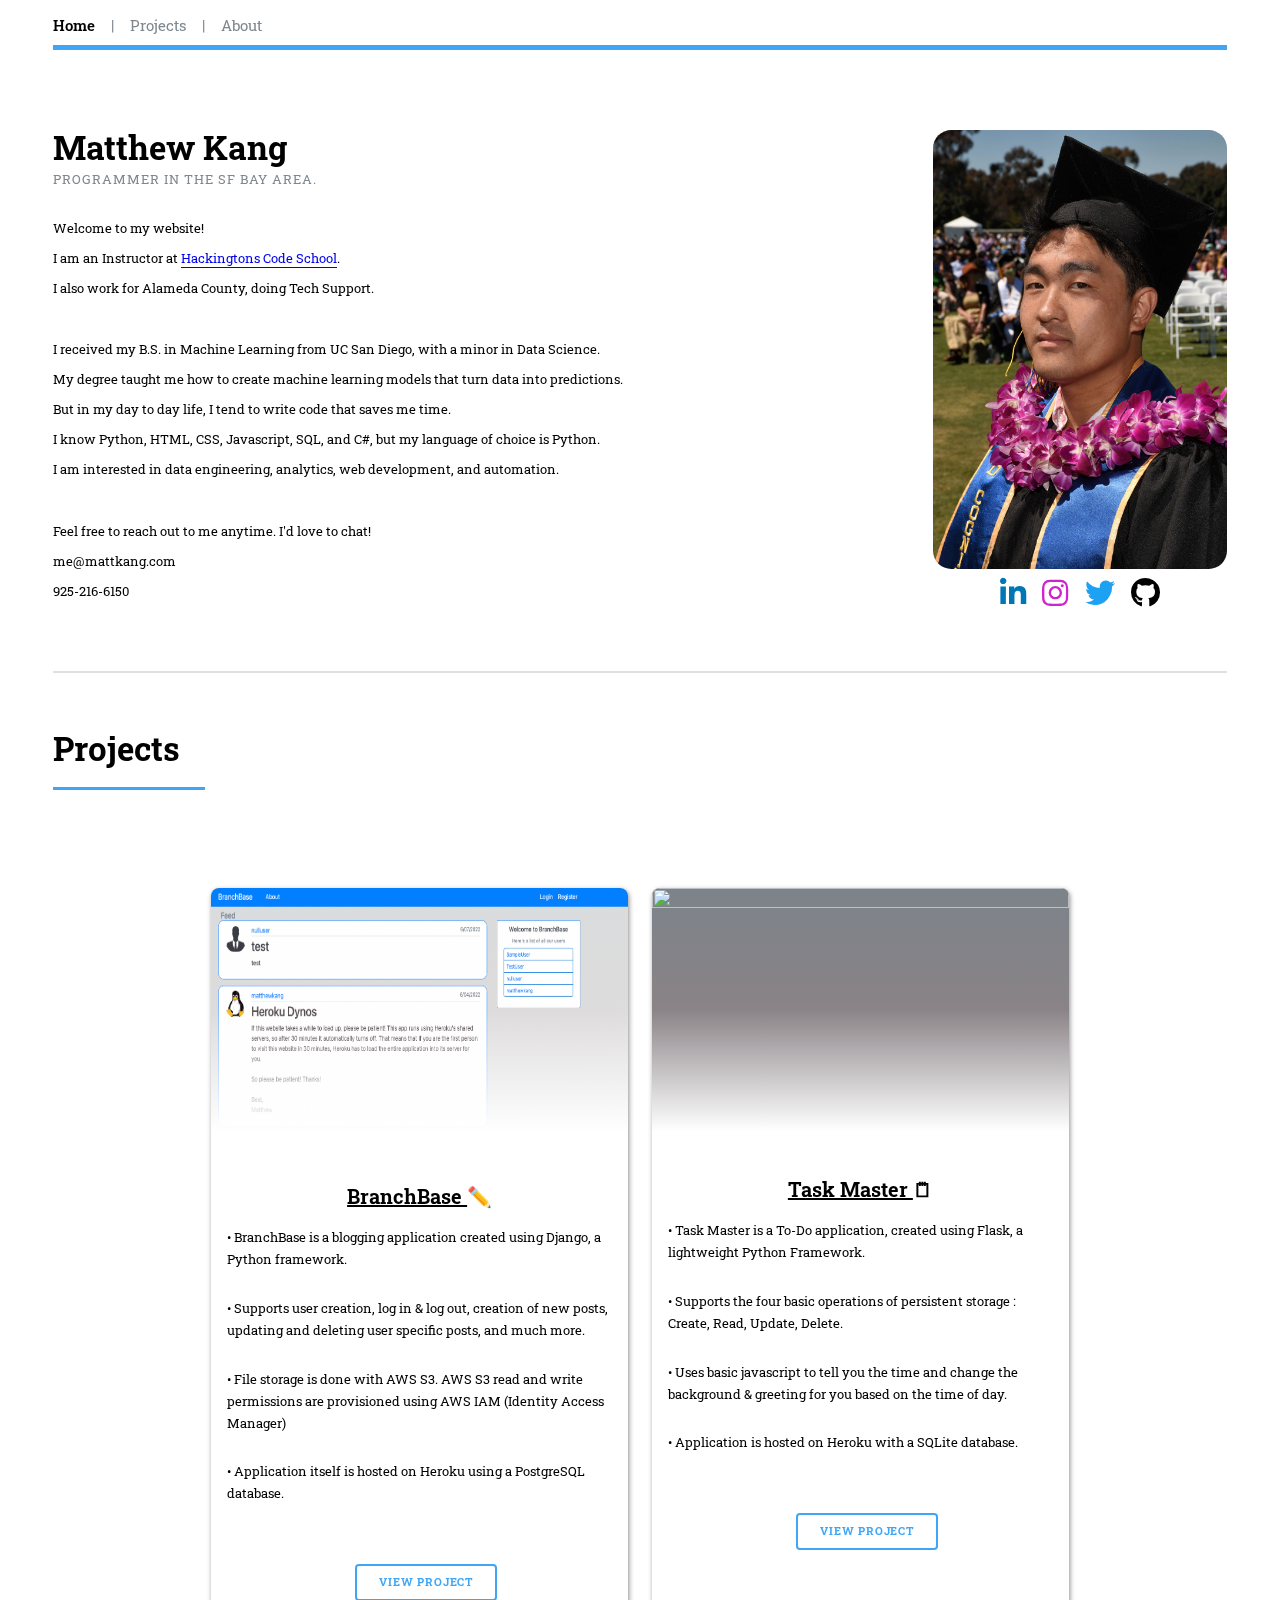
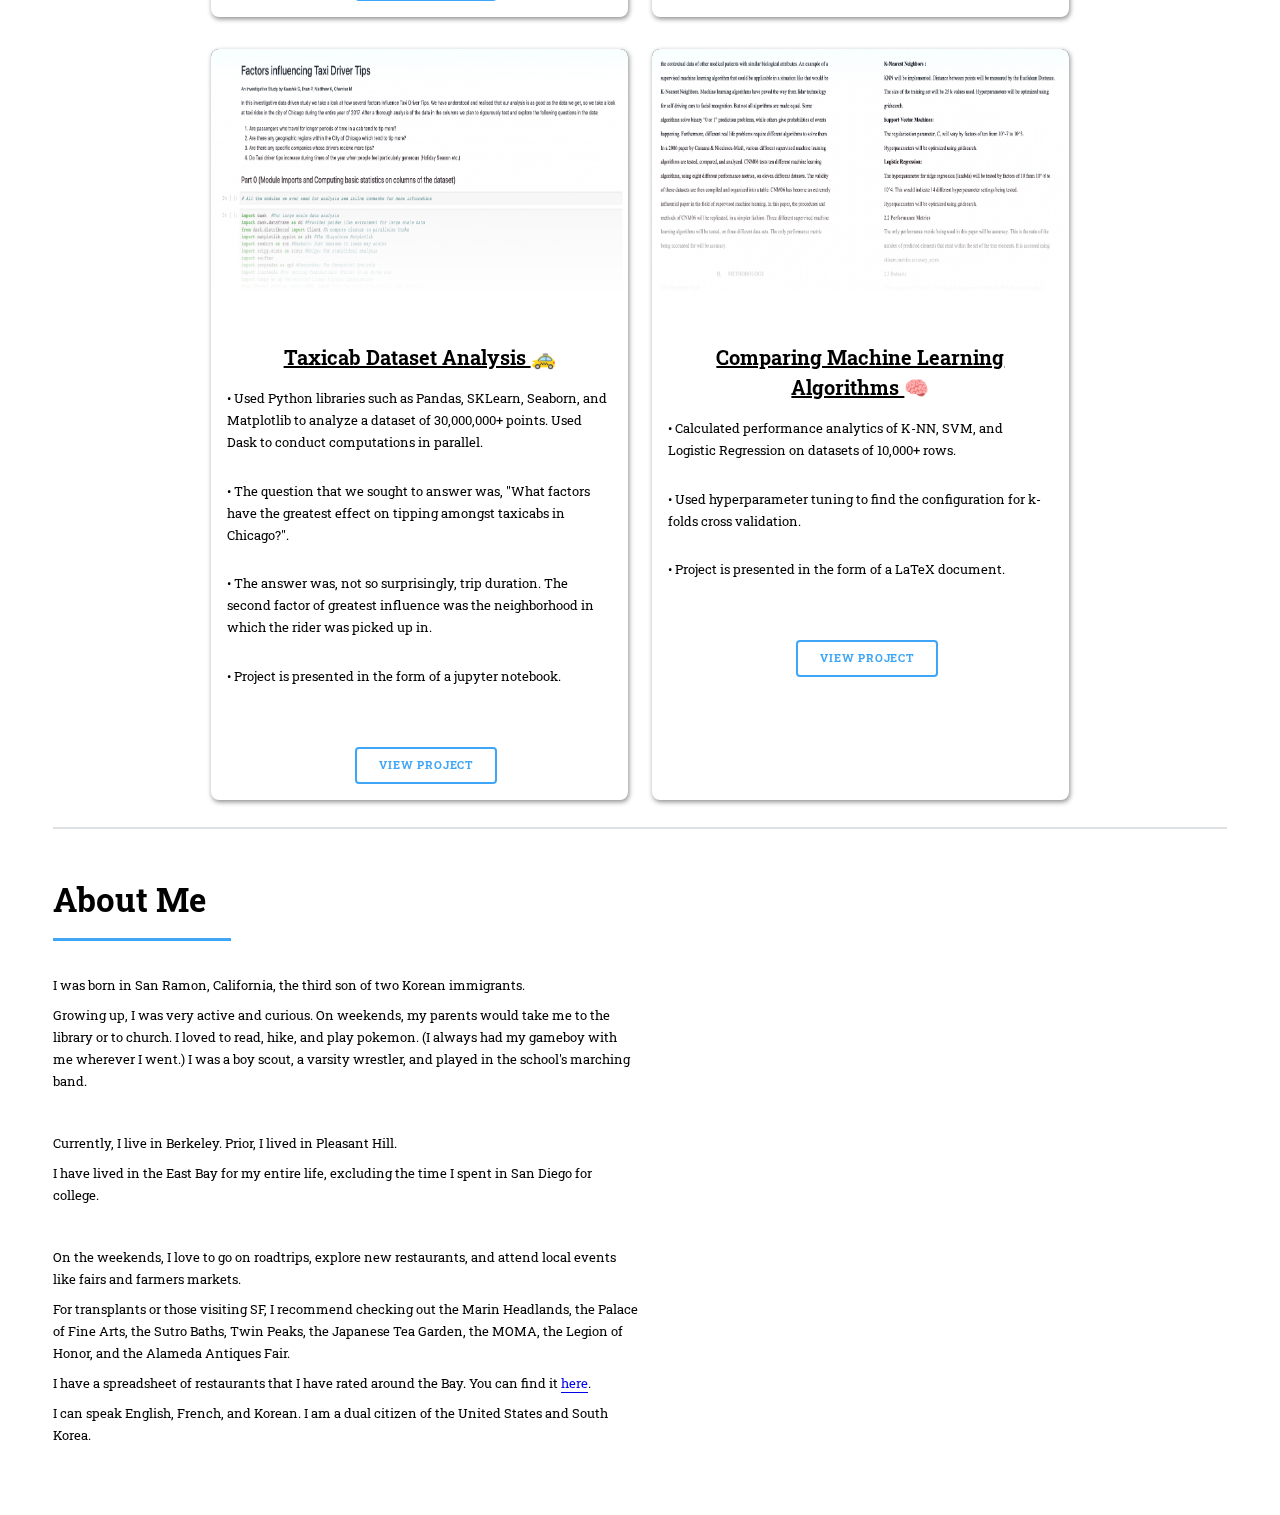
==== commit 4f8a974e: "turned projects into cards" ====
--- a/index.html
+++ b/index.html
@@ -130,7 +130,62 @@
 									</header>
 									<div class="posts">
 
-										<article>
+										<ul class="card-wrapper">
+
+											<li class="card">
+											  <img src="images/bb3.png">
+											  <h3><u>BranchBase </u>✏️</h3>
+											  <p id = 'projectparagraph'>• BranchBase is a blogging application created using Django, a Python framework.</p>
+											  <p id = 'projectparagraph'>• Supports user creation, log in & log out, creation of new posts, updating and deleting user specific posts, and much more.</p>
+											  <p id = 'projectparagraph'>• File storage is done with AWS S3. AWS S3 read and write permissions are provisioned using AWS IAM (Identity Access Manager)</p>
+											  <p id = 'projectparagraph'>• Application itself is hosted on Heroku using a PostgreSQL database.</p>
+											  <ul class="actions">
+												<li><a href="https://branchbase2.herokuapp.com/" target = "_blank" class="button">View Project</a></li>
+											</ul>
+											</li>
+
+											<li class="card">
+											  <img src="images/todo3.png">
+											  <h3><u>Task Master </u>🗒</h3>
+											  <p id = 'projectparagraph'>• Task Master is a To-Do application, created using Flask, a lightweight Python Framework. </p>
+											  <p id = 'projectparagraph'>• Supports the four basic operations of persistent storage : Create, Read, Update, Delete.</p>
+											  <p id = 'projectparagraph'>• Uses basic javascript to tell you the time and change the background & greeting for you based on the time of day.</p>
+											  <p id = 'projectparagraph'>• Application is hosted on Heroku with a SQLite database.</p>
+											  <ul class="actions">
+												<li><a href="https://mjktodo.herokuapp.com/" target='_blank' class="button">View Project</a></li>
+											</ul>
+											</li>
+
+
+										  </ul>
+										  <ul class="card-wrapper">
+
+											<li class="card">
+											  <img src="images/cogs108.png">
+											  <h3><u>Taxicab Dataset Analysis </u>🚕</h3>
+											  <p id = 'projectparagraph'>• Used Python libraries such as Pandas, SKLearn, Seaborn, and Matplotlib to analyze a dataset of 30,000,000+ points. Used Dask to conduct computations in parallel.</p>
+											  <p id = 'projectparagraph'>• The question that we sought to answer was, "What factors have the greatest effect on tipping amongst taxicabs in Chicago?".</p>
+											  <p id = 'projectparagraph'>• The answer was, not so surprisingly, trip duration. The second factor of greatest influence was the neighborhood in which the rider was picked up in. </p>
+											  <p id = 'projectparagraph'>• Project is presented in the form of a jupyter notebook. </p>
+											  <ul class="actions">
+												<li><a href="./Taxicab.html" class="button" target='_blank'>View Project</a></li>
+											</ul>
+											</li>
+
+											<li class="card">
+												<img src="images/cogs118.png">
+												<h3><u>Comparing Machine Learning Algorithms </u>🧠</h3>
+												<p id = 'projectparagraph'>• Calculated performance analytics of K-NN, SVM, and Logistic Regression on datasets of 10,000+ rows.</p>
+												<p id = 'projectparagraph'>• Used hyperparameter tuning to find the configuration for k-folds cross validation. </p>
+												<p id = 'projectparagraph'>• Project is presented in the form of a LaTeX document. </p>
+												<ul class="actions">
+													<li><a href="./MachineLearning.pdf" class="button" target='_blank'>View Project</a></li>
+												</ul>
+											  </li>
+
+										  </ul>
+
+										<!-- <article>
 											<h3>BranchBase ✏️</h3>
 											<div><img src="images/bb3.png" class = 'projectimage'></div>
 											
@@ -140,7 +195,7 @@
 											<p id = 'projectparagraph'>• AWS S3 read and write permissions are provisioned using AWS IAM (Identity Access Manager)</p>
 											<p id = 'projectparagraph'>• Application itself is hosted on Heroku using a PostgreSQL database.</p>
 											<ul class="actions">
-												<li><a href="#" class="button">More</a></li>
+												<li><a href="https://branchbase2.herokuapp.com/" target = "_blank" class="button">More</a></li>
 											</ul>
 										</article>
 
@@ -152,7 +207,7 @@
 											<p id = 'projectparagraph'>• Uses basic javascript to tell you the time and change the background & greeting for you based on the time of day.</p>
 											<p id = 'projectparagraph'>• Application is hosted on Heroku with a SQLite database.</p>
 											<ul class="actions">
-												<li><a href="#" class="button">More</a></li>
+												<li><a href="https://mjktodo.herokuapp.com/" target='_blank' class="button">More</a></li>
 											</ul>
 										</article>
 
@@ -165,7 +220,7 @@
 											<p id = 'projectparagraph'>• Project is presented in the form of a jupyter notebook. </p>
 
 											<ul class="actions">
-												<li><a href="#" class="button">More</a></li>
+												<li><a href="./Taxicab.html" class="button" target='_blank'>More</a></li>
 											</ul>
 										</article>
 
@@ -177,9 +232,9 @@
 											<p id = 'projectparagraph'>• Project is presented in the form of a LaTeX document. </p>
 
 											<ul class="actions">
-												<li><a href="#" class="button">More</a></li>
-											</ul>
-										</article>
+												<li><a href="./MachineLearning.pdf" class="button" target='_blank'>More</a></li>
+											</ul>
+										</article> -->
 
 									</div>
 								</section>
@@ -220,7 +275,7 @@
 										<!-- (A) FIRST SLIDE -->
 										<input type="radio" name="s" id="radio1" checked/>
 										<div class="slide" id="slide1">
-										  <label class="last" for="radio5">&lt;</label>
+										  <label class="last" for="radio7">&lt;</label>
 										  <label class="next" for="radio2">&gt;</label>
 										  <div class="caption">La Jolla</div>
 										</div>
@@ -254,9 +309,26 @@
 										<input type="radio" name="s" id="radio5"/>
 										<div class="slide" id="slide5">
 										  <label class="last" for="radio4">&lt;</label>
+										  <label class="next" for="radio6">&gt;</label>
+										  <div class="caption">Big Sur</div>
+										</div>
+
+										<!-- (C) SIXTH SLIDE -->
+										<input type="radio" name="s" id="radio6"/>
+										<div class="slide" id="slide6">
+										  <label class="last" for="radio5">&lt;</label>
+										  <label class="next" for="radio7">&gt;</label>
+										  <div class="caption">Robert's Wedding in Ontario, CA</div>
+										</div>
+
+										<!-- (C) SEVENTH SLIDE -->
+										<input type="radio" name="s" id="radio7"/>
+										<div class="slide" id="slide7">
+										  <label class="last" for="radio6">&lt;</label>
 										  <label class="next" for="radio1">&gt;</label>
-										  <div class="caption">Big Sur</div>
-										</div>
+										  <div class="caption">Mount Wanda</div>
+										</div>
+
 
 										
 									  </div>
--- a/assets/css/main.css
+++ b/assets/css/main.css
@@ -1272,7 +1272,8 @@
   margin: 0 0 -1iem 0;
   padding-left: 1em; }
   ul li {
-    padding-left: 0.5em; }
+    /* padding-left: 0.5em;  */
+  }
   ul.alt {
     list-style: none;
     padding-left: 0; }
@@ -1734,6 +1735,16 @@
 
 /* Posts */
 .posts {
+  display: grid;
+  place-content: center;
+  justify-items: center;
+  /* min-height: 100vh; */
+  margin: 0;
+  /* padding: 1rem; */
+  /* line-height: 1.5; */
+  font-family: -apple-system, BlinkMacSystemFont, avenir next, avenir, helvetica neue, helvetica, Ubuntu, roboto, noto, segoe ui, arial, sans-serif;
+  color: #444;
+  /* background-color: #e1faf1; */
   display: -moz-flex;
   display: -webkit-flex;
   display: -ms-flex;
@@ -1742,8 +1753,9 @@
   -webkit-flex-wrap: wrap;
   -ms-flex-wrap: wrap;
   flex-wrap: wrap;
-  margin: 0 0 2em 3.5em;
-  width: calc(100% + 6em); }
+  /* margin: 0 0 2em 3.5em; */
+  /* width: calc(100% + 6em);  */
+  }
   .posts article {
     -moz-flex-grow: 0;
     -webkit-flex-grow: 0;
@@ -2359,7 +2371,7 @@
   font-style: italic;
 }
 #projectparagraph{
-  margin: 0 0 1rem 0;
+  /* margin: 0 0 1rem 0; */
   color:black;
   font-family:'Roboto Slab',serif
 }
@@ -2402,6 +2414,8 @@
 #slide3 { background-image: url("slideshow/bonita.JPG"); }
 #slide4 { background-image: url("slideshow/elsinore.jpeg"); }
 #slide5 { background-image: url("slideshow/bigsur.JPG"); }
+#slide6 { background-image: url("slideshow/wedding.JPG"); }
+#slide7 { background-image: url("slideshow/wanda.JPG"); }
 /* (D) SHOW/HIDE SLIDE */
 .slide {
   z-index: 1;
@@ -2480,7 +2494,7 @@
 
 .card {
   --card-gradient: rgba(0, 0, 0, 0.8);
-  --card-gradient: #5e9ad9, #e271ad;
+  --card-gradient: #7c838a, #8a8387;
   --card-blend-mode: overlay;
   background-color: #fff;
   border-radius: 0.5rem;
@@ -2488,12 +2502,14 @@
   padding-bottom: 1rem;
   background-image: linear-gradient(var(--card-gradient), white max(9.5rem, 27vh));
   overflow: hidden;
+  margin-top:2rem;
+  transition: transform .2s;
 }
 .card img {
   border-radius: 0.5rem 0.5rem 0 0;
   width: 100%;
-  -o-object-fit: cover;
-     object-fit: cover;
+  /* -o-object-fit: cover;
+     object-fit: cover; */
   max-height: max(10rem, 30vh);
   aspect-ratio: 4/3;
   mix-blend-mode: var(--card-blend-mode);
@@ -2506,7 +2522,7 @@
   margin-bottom: 0;
 }
 .card:hover, .card:focus-within {
-  --card-gradient: #24a9d5 max(8.5rem, 20vh);
+  transform: scale(1.05)
 }
 
 /* Additional demo display styles */
@@ -2530,6 +2546,7 @@
 .card h3 {
   margin-top: 1rem;
   font-size: 1.25rem;
+  margin-bottom:1rem
 }
 
 .card a {
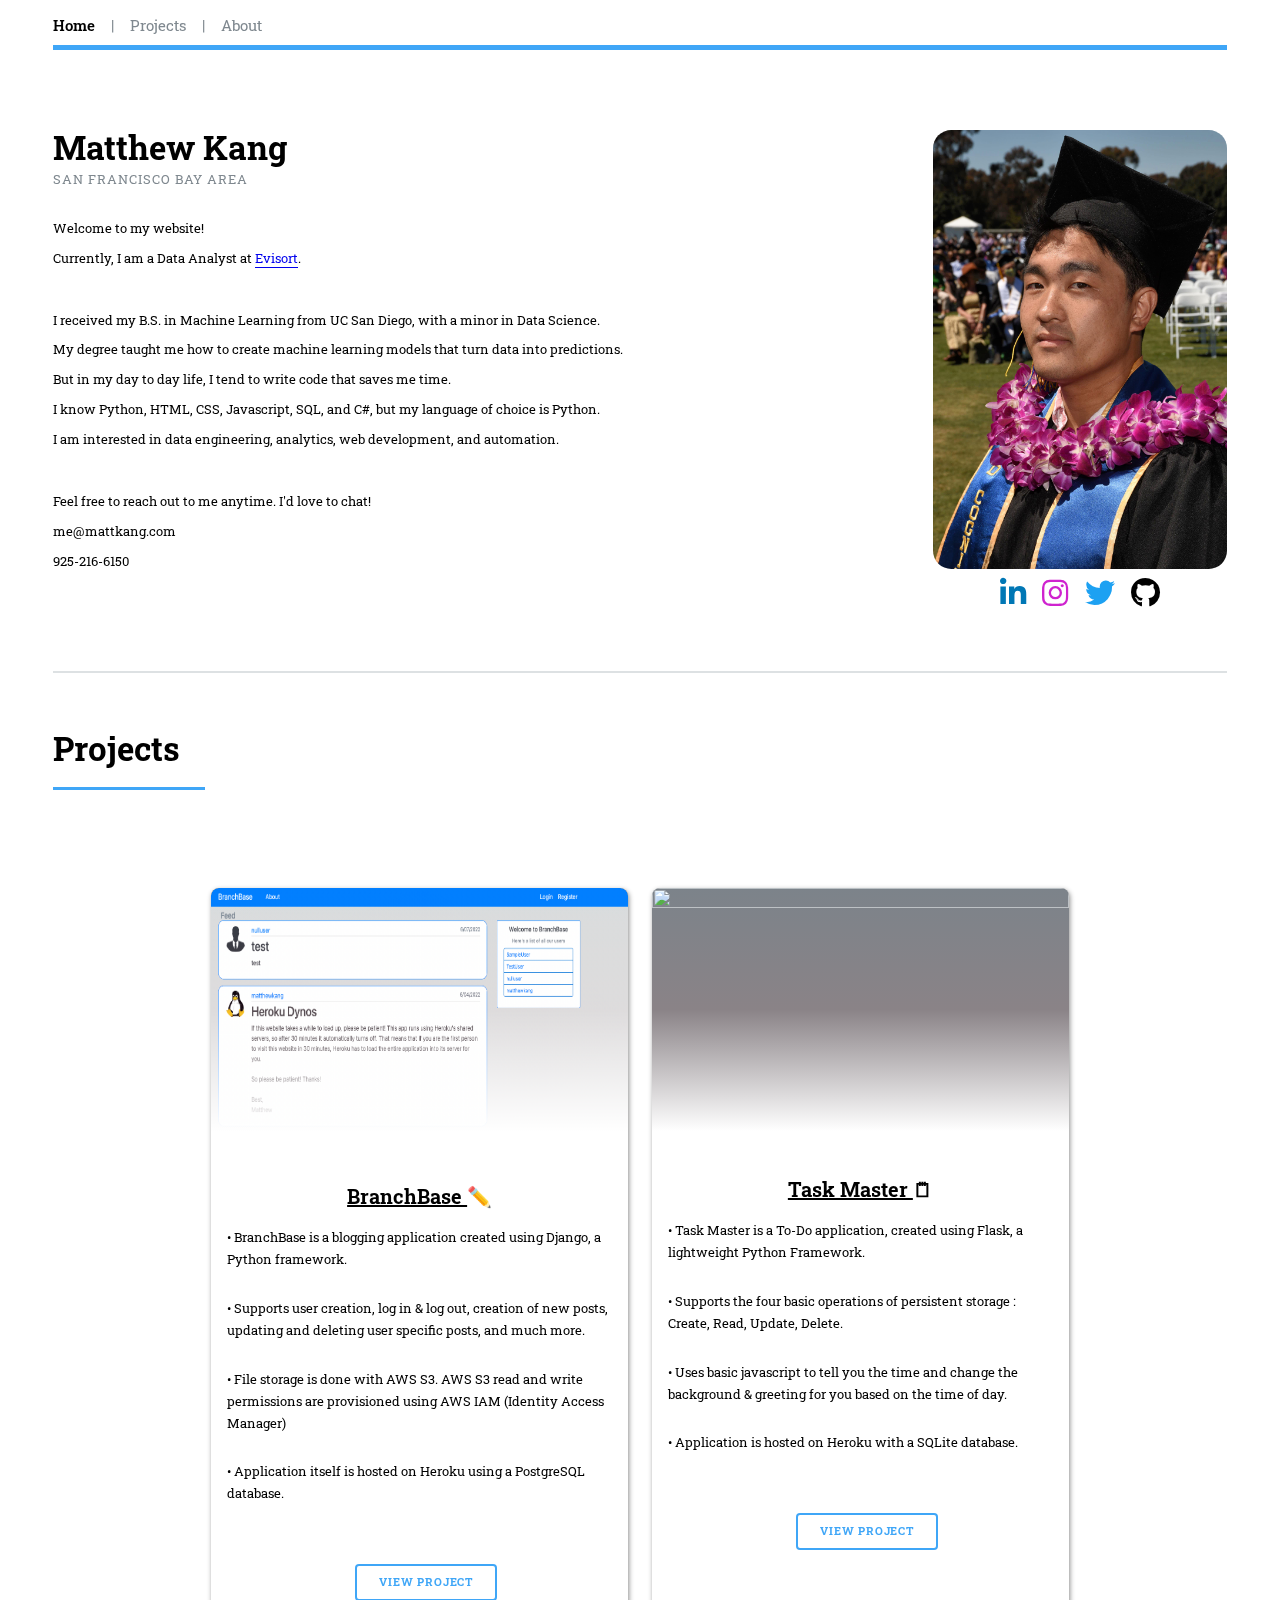
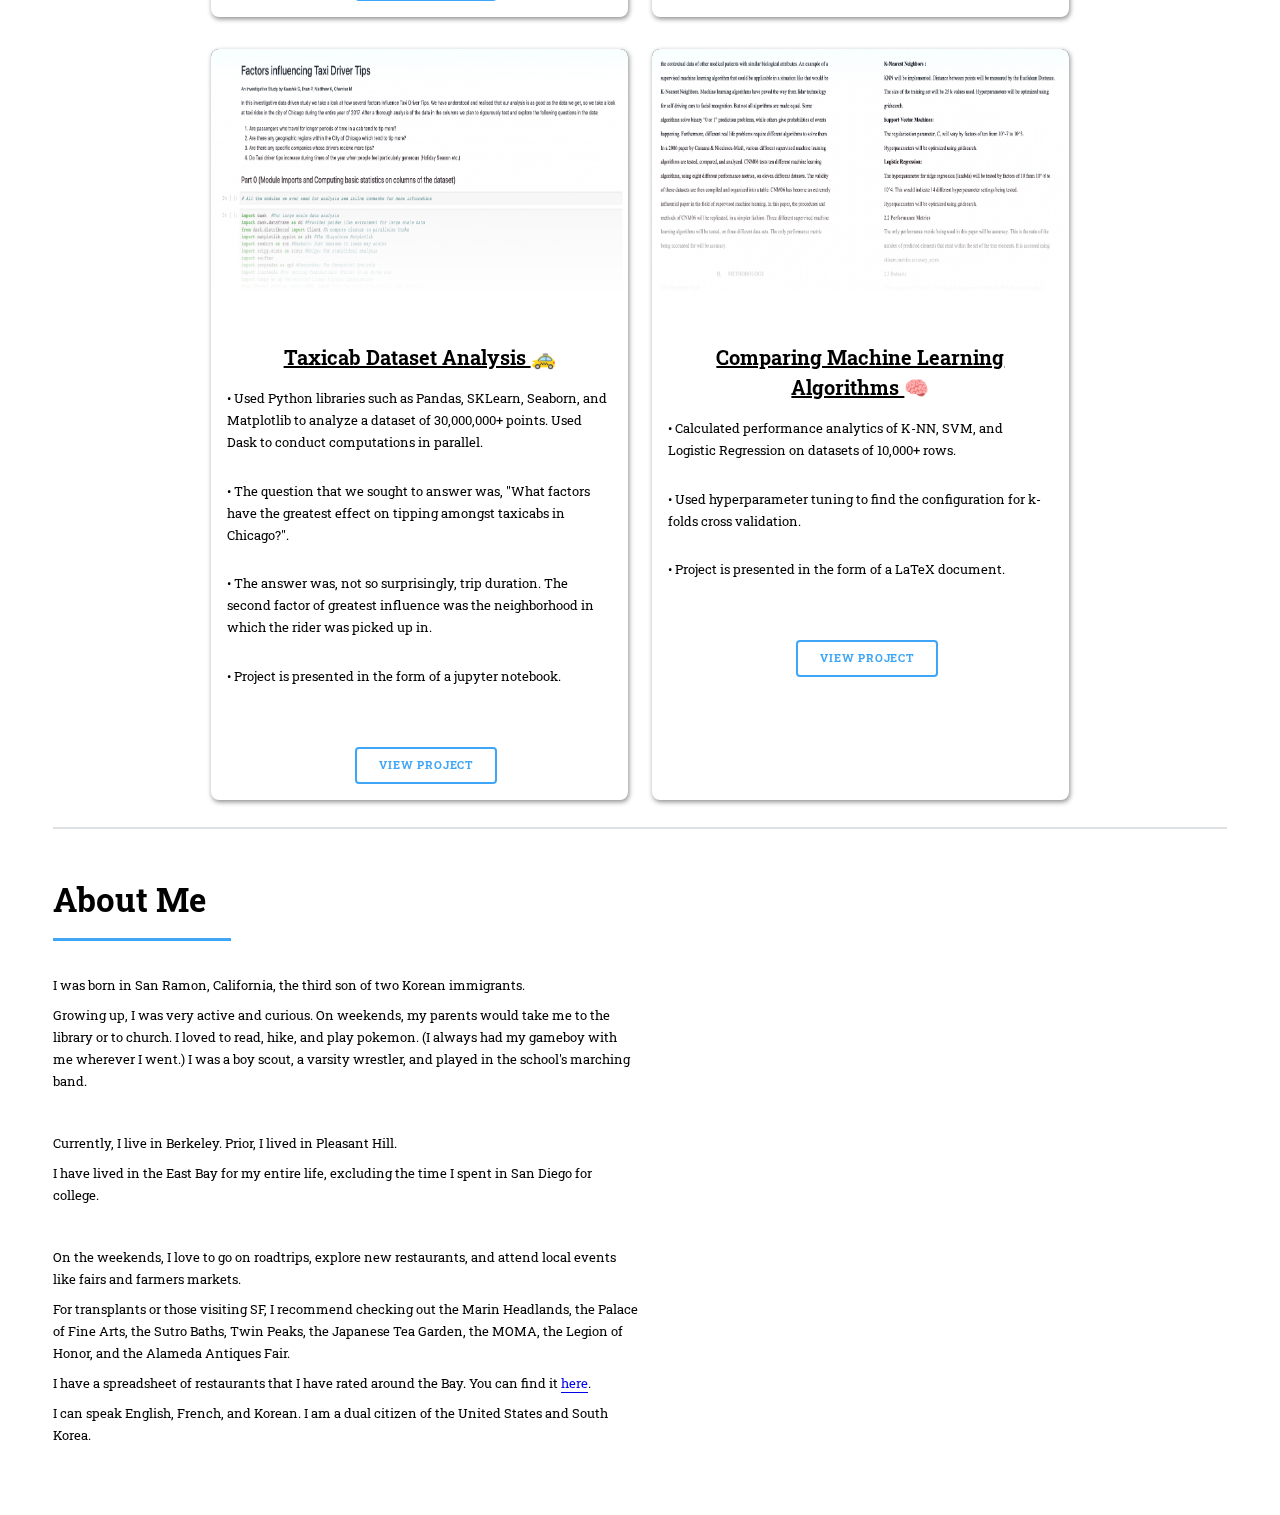
==== commit 370f5700: "updated job title" ====
--- a/index.html
+++ b/index.html
@@ -82,11 +82,11 @@
 									<div class="content">
 										<header>
 											<h1>Matthew Kang</h1>
-											<p>Programmer in the SF Bay Area.</p>
+											<p> San Francisco Bay Area</p>
 										</header>
 										<p id="bodytext">Welcome to my website!</p>
-										<p id="bodytext">I am an Instructor at <a href = 'https://www.hackingtons.com/' target = "_blank">Hackingtons Code School</a>.</p>
-										<p id="bodytext">I also work for Alameda County, doing Tech Support.</p>
+										<p id="bodytext">Currently, I am a Data Analyst at <a href = 'https://www.evisort.com/' target = "_blank">Evisort</a>.</p>
+
 										
 										<div class="BTholder">
 											<p id="bodytext">I received my B.S. in Machine Learning from UC San Diego, with a minor in Data Science.</p>
--- a/assets/css/main.css
+++ b/assets/css/main.css
@@ -2455,8 +2455,9 @@
 .next { right: 0; }
 
 /* (E4) SHOW ARROWS ON HOVER */
-.slides:hover .last, .slides:hover .next {
-  opacity: 1; visibility: visible;
+/* I removed the ":hover" after both .slides */
+.slides .last, .slides .next {
+  opacity: 0.8; visibility: visible;
 }
 
 /* (F) CAPTION */
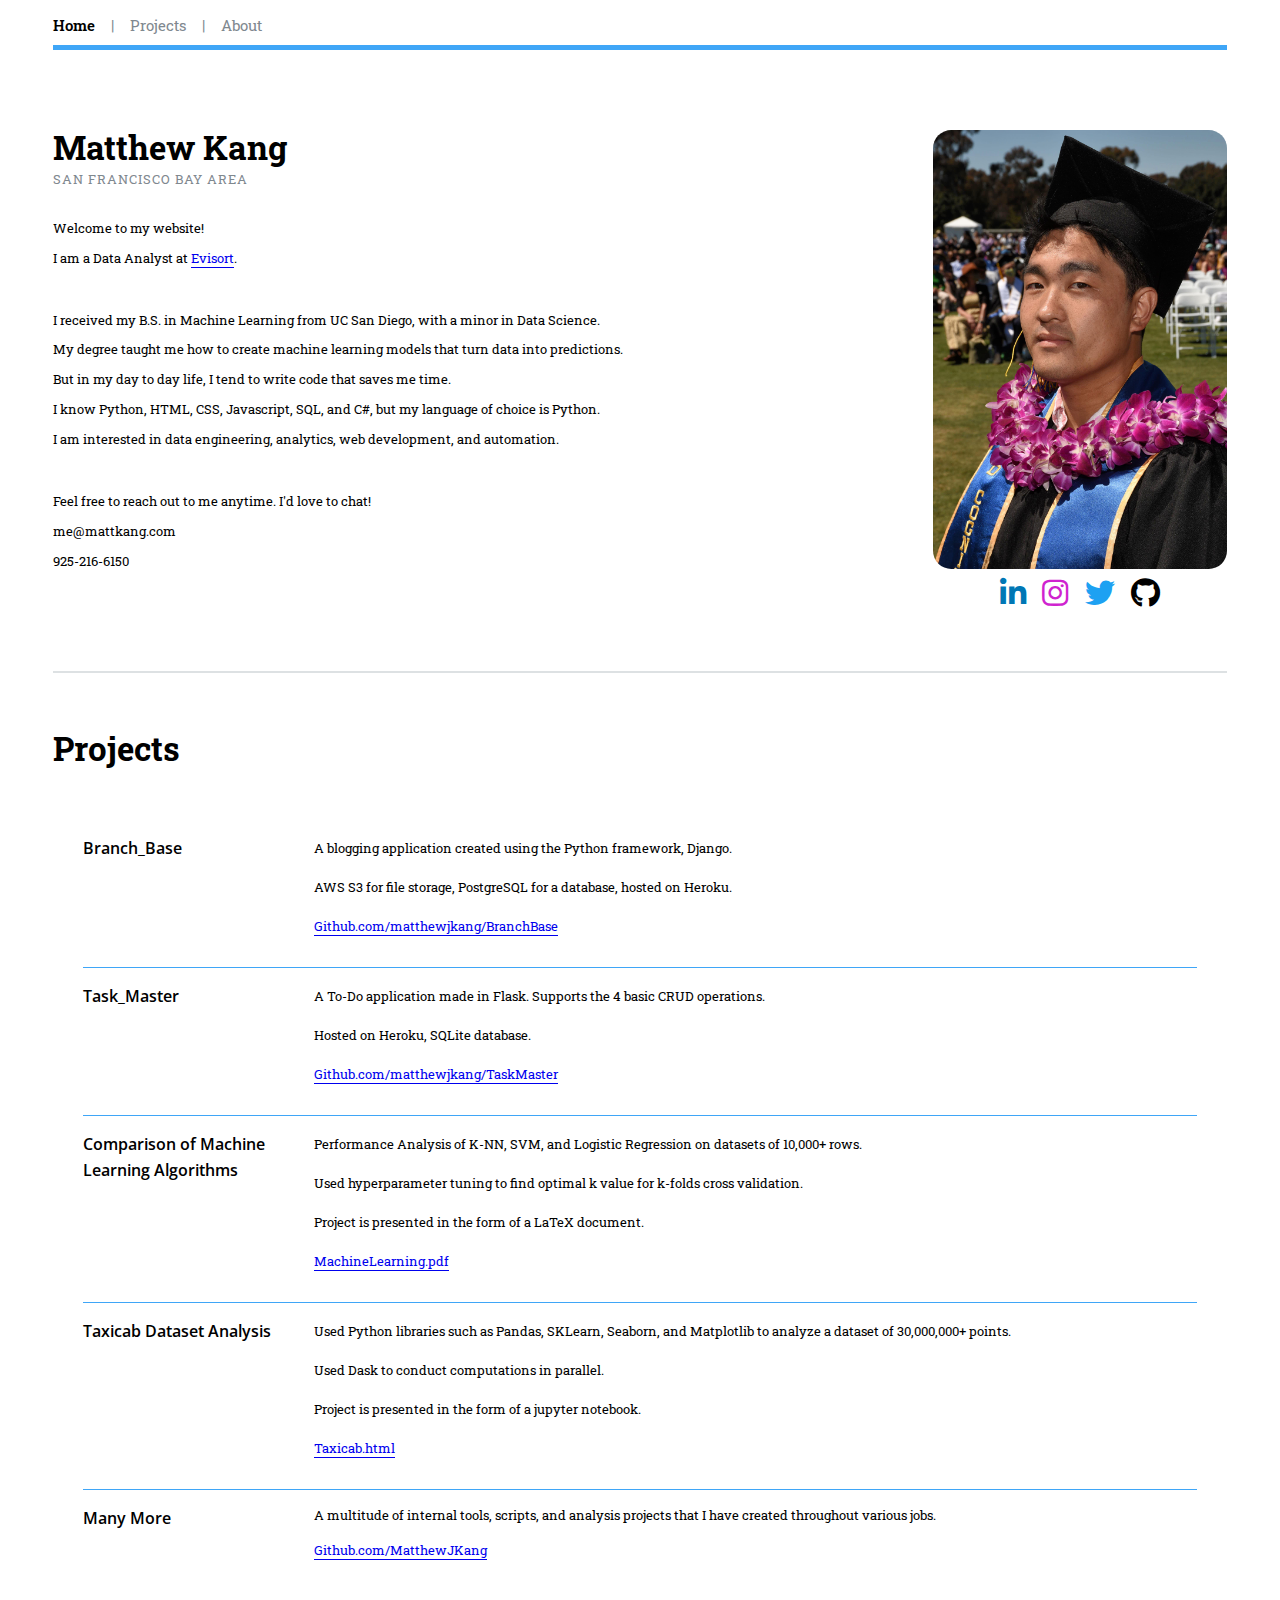
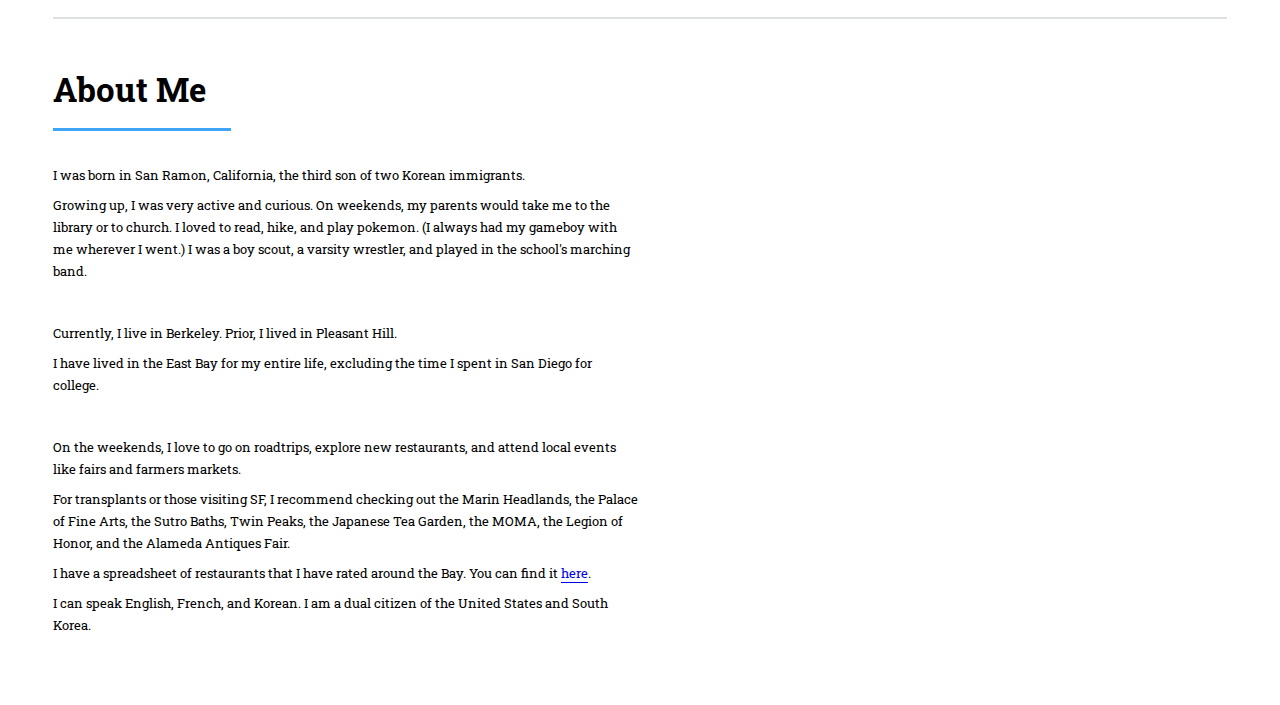
==== commit 41eff596: "changed stuff" ====
--- a/index.html
+++ b/index.html
@@ -85,7 +85,7 @@
 											<p> San Francisco Bay Area</p>
 										</header>
 										<p id="bodytext">Welcome to my website!</p>
-										<p id="bodytext">Currently, I am a Data Analyst at <a href = 'https://www.evisort.com/' target = "_blank">Evisort</a>.</p>
+										<p id="bodytext">I am a Data Analyst at <a href = 'https://www.evisort.com/' target = "_blank">Evisort</a>.</p>
 
 										
 										<div class="BTholder">
@@ -126,9 +126,67 @@
 							<!-- Section -->
 								<section id="projects">
 									<header class="major">
-										<h1>Projects</h1>
+										<h1 style=" border-bottom: none; margin-bottom: 1em; ">Projects</h1>
 									</header>
-									<div class="posts">
+									<div class="storycontainer">
+  
+										<article class="episode">
+										  <div class="episode__content">
+											<div class="title">Branch_Base</div>
+											<div class="story">
+												<p id = 'projectparagraph'>A blogging application created using the Python framework, Django.</p>
+												<p id = 'projectparagraph'>AWS S3 for file storage, PostgreSQL for a database, hosted on Heroku.</p>
+												<p id = 'projectparagraph'><a href = "https://github.com/matthewjkang/BranchBase" target="_blank">Github.com/matthewjkang/BranchBase</a></p>
+											</div>
+										  </div>
+										</article>
+										
+										<article class="episode">
+										  <div class="episode__content">
+											<div class="title">Task_Master</div>
+											<div class="story">
+												<p id = 'projectparagraph'>A To-Do application made in Flask. Supports the 4 basic CRUD operations.</p>
+												<p id = 'projectparagraph'>Hosted on Heroku, SQLite database.</p>
+												<p id = 'projectparagraph'><a href = "https://github.com/matthewjkang/TaskMaster" target="_blank">Github.com/matthewjkang/TaskMaster</a></p>
+											</div>
+										  </div>
+										</article>
+										
+										<article class="episode">
+										  <div class="episode__content">
+											<div class="title">Comparison of Machine Learning Algorithms</div>
+											<div class="story">
+												<p id = 'projectparagraph'>Performance Analysis of K-NN, SVM, and Logistic Regression on datasets of 10,000+ rows.</p>
+												<p id = 'projectparagraph'>Used hyperparameter tuning to find optimal k value for k-folds cross validation. </p>
+												<p id = 'projectparagraph'>Project is presented in the form of a LaTeX document. </p>
+												<p id="projectparagraph"><a href="./MachineLearning.pdf" target="_blank">MachineLearning.pdf</a></p> 
+											</div>
+										  </div>
+										</article>
+
+										<article class="episode">
+											<div class="episode__content">
+											  <div class="title">Taxicab Dataset Analysis</div>
+											  <div class="story">
+												<p id = 'projectparagraph'>Used Python libraries such as Pandas, SKLearn, Seaborn, and Matplotlib to analyze a dataset of 30,000,000+ points.</p>
+												<p id = 'projectparagraph'>Used Dask to conduct computations in parallel. </p>
+												<p id = 'projectparagraph'>Project is presented in the form of a jupyter notebook. </p>
+												<p id="projectparagraph"><a href="./Taxicab.html" target="_blank">Taxicab.html</a></p> 
+											  </div>
+											</div>
+										  </article>
+										
+										<article class="episode">
+										  <div class="episode__content_last">
+											<div class="title">Many More</div>
+											<div class="story">
+												<p id = 'projectparagraph'>A multitude of internal tools, scripts, and analysis projects that I have created throughout various jobs.</p>
+												<p id="projectparagraph"><a href="https://github.com/matthewjkang" target="_blank">Github.com/MatthewJKang</a></p> 
+											</div>
+										  </div>
+										</article>
+									  </div>
+									<!-- <div class="posts">
 
 										<ul class="card-wrapper">
 
@@ -185,58 +243,7 @@
 
 										  </ul>
 
-										<!-- <article>
-											<h3>BranchBase ✏️</h3>
-											<div><img src="images/bb3.png" class = 'projectimage'></div>
-											
-											<p id = 'projectparagraph'>• BranchBase is a blogging application created using Django, a Python framework.</p>
-											<p id = 'projectparagraph'>• Supports user creation, log in & log out, creation of new posts, updating and deleting user specific posts, and much more.</p>
-											<p id = 'projectparagraph'>• File storage is done with AWS S3.</p>
-											<p id = 'projectparagraph'>• AWS S3 read and write permissions are provisioned using AWS IAM (Identity Access Manager)</p>
-											<p id = 'projectparagraph'>• Application itself is hosted on Heroku using a PostgreSQL database.</p>
-											<ul class="actions">
-												<li><a href="https://branchbase2.herokuapp.com/" target = "_blank" class="button">More</a></li>
-											</ul>
-										</article>
-
-										<article>
-											<h3>Task Master 🗒</h3>
-											<img src="images/todo3.png" class = 'projectimage'>
-											<p id = 'projectparagraph'>• Task Master is a To-Do application, created using Flask, a lightweight Python Framework. </p>
-											<p id = 'projectparagraph'>• Supports the four basic operations of persistent storage : Create, Read, Update, Delete.</p>
-											<p id = 'projectparagraph'>• Uses basic javascript to tell you the time and change the background & greeting for you based on the time of day.</p>
-											<p id = 'projectparagraph'>• Application is hosted on Heroku with a SQLite database.</p>
-											<ul class="actions">
-												<li><a href="https://mjktodo.herokuapp.com/" target='_blank' class="button">More</a></li>
-											</ul>
-										</article>
-
-										<article>
-											<h3>Taxicab Dataset Analysis 🚕</h3>
-											<img src="images/cogs108.png" class = 'projectimage'>
-											<p id = 'projectparagraph'>• Used Python libraries such as Pandas, SKLearn, Seaborn, and Matplotlib to analyze a dataset of 30,000,000+ points. Used Dask to conduct computations in parallel.</p>
-											<p id = 'projectparagraph'>• The question that we sought to answer was, "What factors have the greatest effect on tipping amongst taxicabs in Chicago?".</p>
-											<p id = 'projectparagraph'>• The answer was, not so surprisingly, trip duration. The second factor of greatest influence was the neighborhood in which the rider was picked up in. </p>
-											<p id = 'projectparagraph'>• Project is presented in the form of a jupyter notebook. </p>
-
-											<ul class="actions">
-												<li><a href="./Taxicab.html" class="button" target='_blank'>More</a></li>
-											</ul>
-										</article>
-
-										<article>
-											<h3>Comparing Machine Learning Algorithms 🧠</h3>
-											<img src="images/cogs118.png" class = 'projectimage'>
-											<p id = 'projectparagraph'>• Calculated performance analytics of K-NN, SVM, and Logistic Regression on datasets of 10,000+ rows.</p>
-											<p id = 'projectparagraph'>• Used hyperparameter tuning to find the configuration for k-folds cross validation. </p>
-											<p id = 'projectparagraph'>• Project is presented in the form of a LaTeX document. </p>
-
-											<ul class="actions">
-												<li><a href="./MachineLearning.pdf" class="button" target='_blank'>More</a></li>
-											</ul>
-										</article> -->
-
-									</div>
+									</div> -->
 								</section>
 
 
--- a/assets/css/main.css
+++ b/assets/css/main.css
@@ -2565,4 +2565,67 @@
   width: 120ch;
   padding-left: 1rem;
   padding-right: 1rem;
+}
+
+*,
+*::before,
+*::after {
+  box-sizing: border-box;
+}
+
+
+div.story > p {
+  color: #000000;
+  margin: 0 0 13px 0;
+}
+
+.storycontainer {
+  width: 95%;
+  max-width: 1220px;
+  margin: 0 auto;
+}
+
+.episode {
+  grid-template-columns: 1fr 3fr;
+  position: relative;
+}
+.episode__content {
+  border-bottom: 1px solid #3FA6F7;
+  display: grid;
+  grid-template-columns: 1fr 4fr;
+  grid-gap: 10px;
+  padding: 15px 0;
+}
+.episode__content_last{
+  display: grid;
+  grid-template-columns: 1fr 4fr;
+  grid-gap: 10px;
+  padding: 15px 0;
+}
+
+.episode__content .title {
+  color:#000000;
+  font-weight: 600;
+  font-size: 1rem;
+}
+.episode__content_last .title {
+  color:#000000;
+  font-weight: 600;
+  font-size: 1rem;
+}
+
+.episode__content .story {
+  line-height: 26px;
+}
+
+@media (max-width: 600px) {
+  .episode__content {
+    grid-template-columns: 1fr;
+  }
+}
+
+@media (max-width: 576px) {
+  .episode__content .story {
+    font-size: 15px;
+  }
 }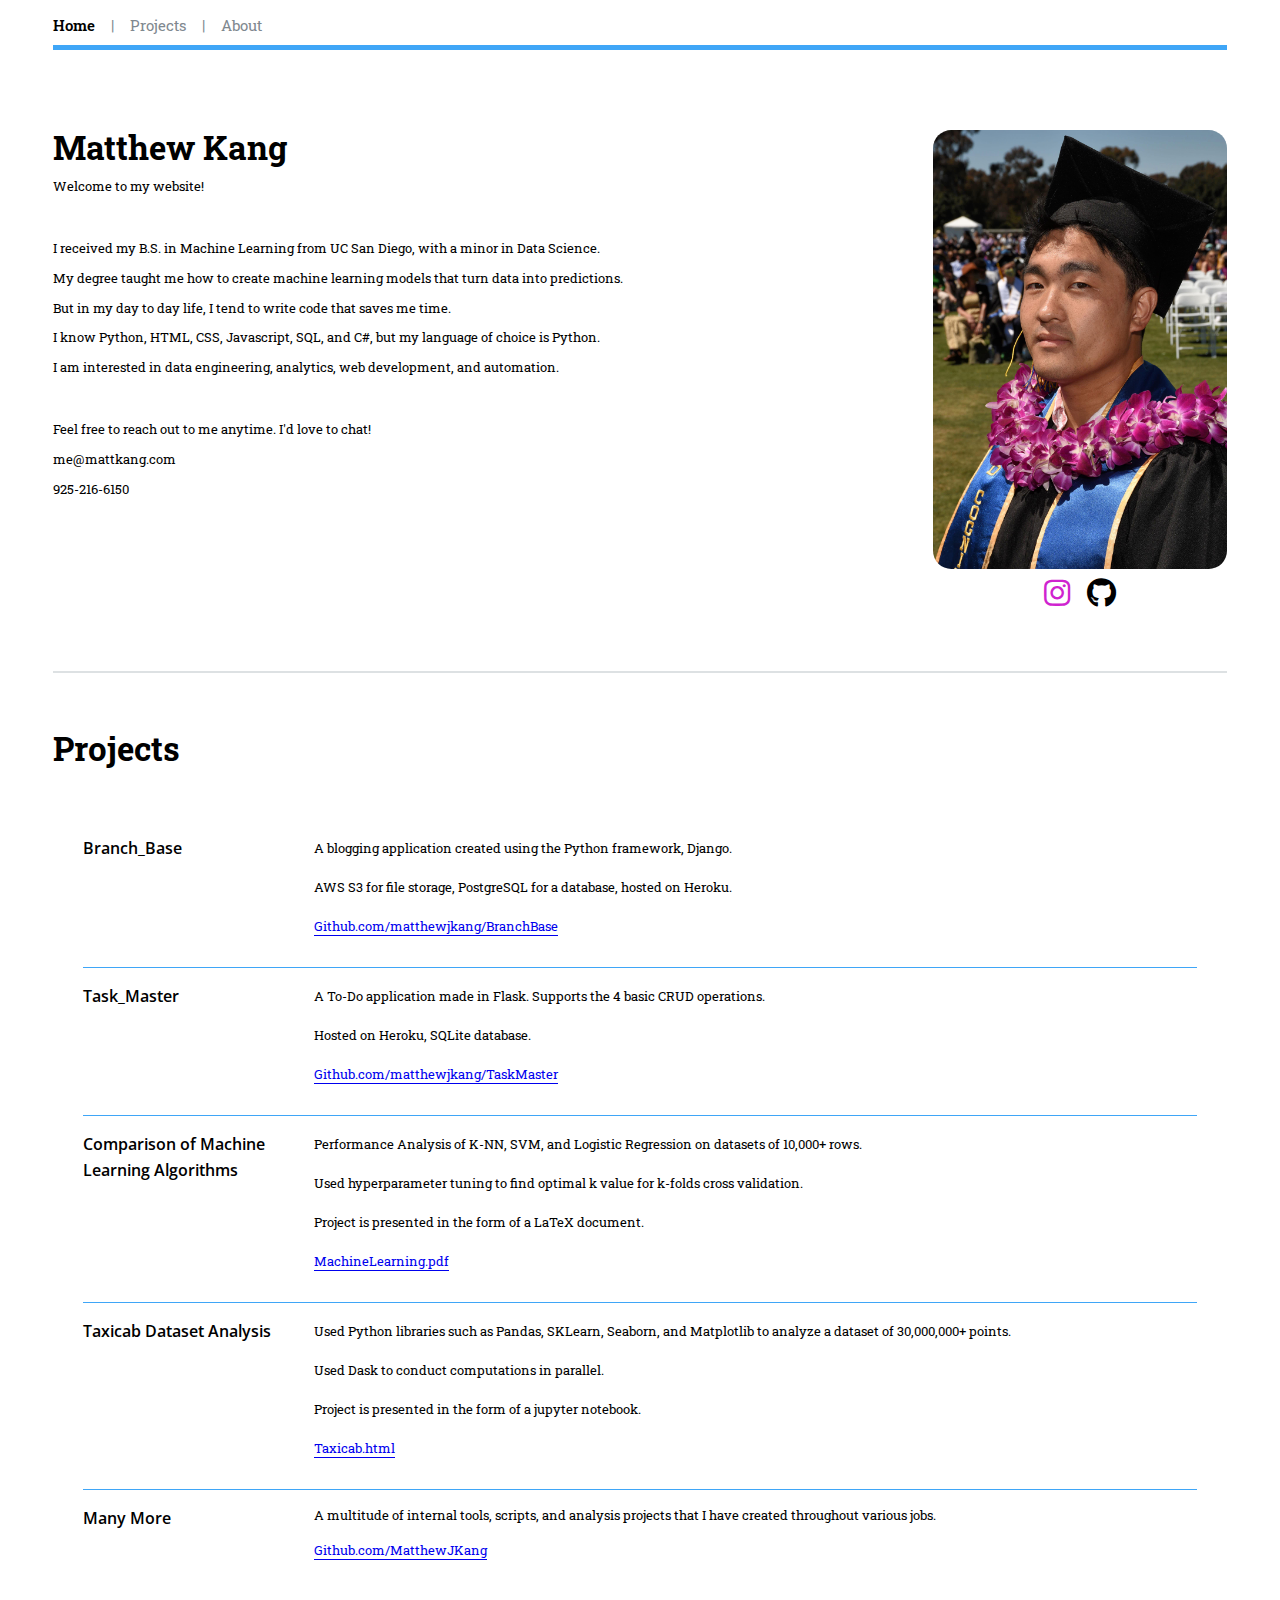
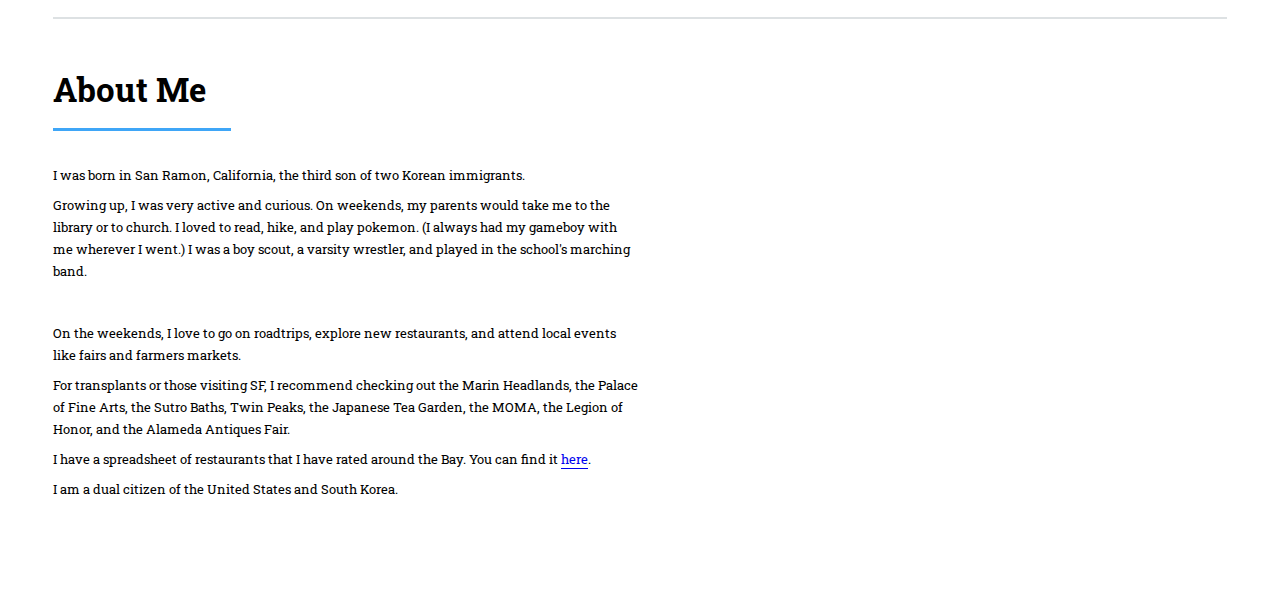
==== commit e976a6f1: "updated small things" ====
--- a/index.html
+++ b/index.html
@@ -82,10 +82,10 @@
 									<div class="content">
 										<header>
 											<h1>Matthew Kang</h1>
-											<p> San Francisco Bay Area</p>
+											<!-- <p> San Francisco Bay Area</p> -->
 										</header>
 										<p id="bodytext">Welcome to my website!</p>
-										<p id="bodytext">I am a Data Analyst at <a href = 'https://www.evisort.com/' target = "_blank">Evisort</a>.</p>
+										<!-- <p id="bodytext">I am a Data Analyst at <a href = 'https://www.evisort.com/' target = "_blank">Evisort</a>.</p> -->
 
 										
 										<div class="BTholder">
@@ -115,9 +115,9 @@
 											<li><a href="#" class="button small">Twitter</a></li>
 											<li><a href="#" class="button small">Github</a></li>
 											<li><a href="#" class="button small">Facebook</a></li> -->
-											<li><a href="https://www.linkedin.com/in/matthewjkang/" target="_blank" class="icon brands fa-linkedin-in" style = "color:#0077b5"><span class="label">linkedin</span></a></li>
+											<!-- <li><a href="https://www.linkedin.com/in/matthewjkang/" target="_blank" class="icon brands fa-linkedin-in" style = "color:#0077b5"><span class="label">linkedin</span></a></li> -->
 											<li><a href="https://www.instagram.com/kangmatthew_/" target="_blank" class="icon brands fa-instagram" style = "color:#cf23cf"><span class="label">Instagram</span></a></li>
-											<li><a href="https://twitter.com/kangaroomatthew" target="_blank" class="icon brands fa-twitter" style = "color:#1DA1F2"><span class="label">Twitter</span></a></li>
+											<!-- <li><a href="https://twitter.com/kangaroomatthew" target="_blank" class="icon brands fa-twitter" style = "color:#1DA1F2"><span class="label">Twitter</span></a></li> -->
 											<li><a href="https://github.com/matthewjkang" target="_blank" class="icon brands fa-github" style = "color:black"><span class="label">Github</span></a></li>
 										</ul>
 									</span>
@@ -259,17 +259,17 @@
 
 
 										</div>
-										<div class="BTholder">
+										<!-- <div class="BTholder">
 											<p id = 'bodytext'> Currently, I live in Berkeley. Prior, I lived in Pleasant Hill.</p>
 											<p id="bodytext">I have lived in the East Bay for my entire life, excluding the time I spent in San Diego for college.</p>
 
-										</div>
+										</div> -->
 
 										<div class="BTholder">
 											<p id="bodytext">On the weekends, I love to go on roadtrips, explore new restaurants, and attend local events like fairs and farmers markets.</p>
 											<p id="bodytext">For transplants or those visiting SF, I recommend checking out the Marin Headlands, the Palace of Fine Arts, the Sutro Baths, Twin Peaks, the Japanese Tea Garden, the MOMA, the Legion of Honor, and the Alameda Antiques Fair.</p>
 											<p id="bodytext">I have a spreadsheet of restaurants that I have rated around the Bay. You can find it <a href = "https://docs.google.com/spreadsheets/d/1aYXy4BUAZxY-EmidwhfnIVvsI8SLpe8vJ1vSCEc2SC8/edit#gid=1473258318" target="_blank">here</a>.</p>
-											<p id="bodytext">I can speak English, French, and Korean. I am a dual citizen of the United States and South Korea.</p>
+											<p id="bodytext">I am a dual citizen of the United States and South Korea.</p>
 										</div>
 										
 
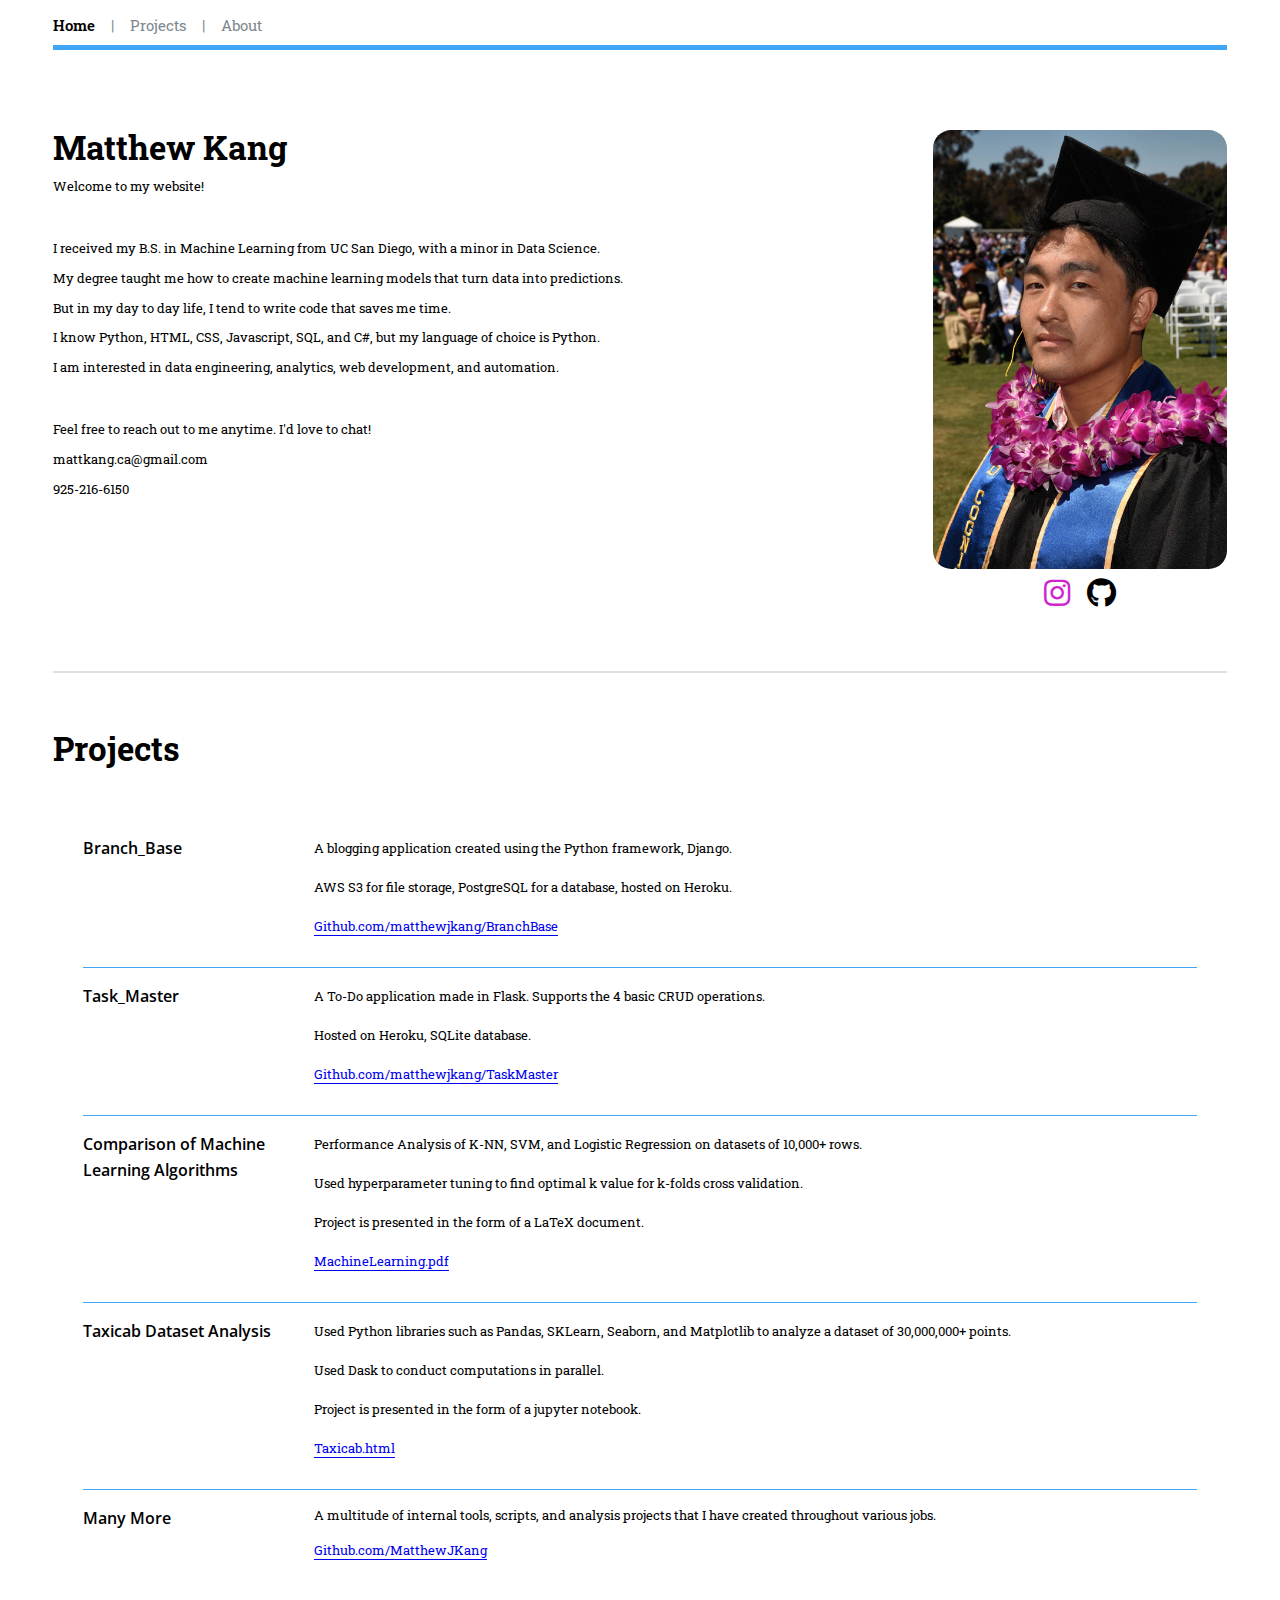
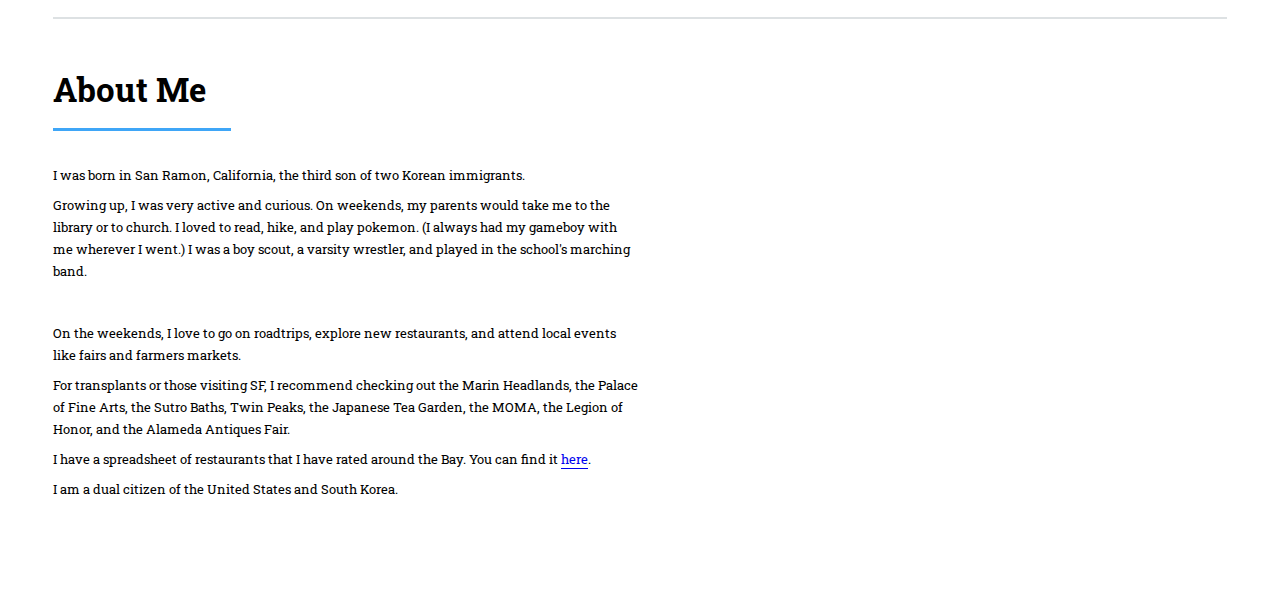
==== commit 486f5275: "changed email address" ====
--- a/index.html
+++ b/index.html
@@ -98,7 +98,7 @@
 
 										<div class = 'BTholder'>
 											<p id="bodytext">Feel free to reach out to me anytime. I'd love to chat! </p>
-											<p id="bodytext">me@mattkang.com</p>			
+											<p id="bodytext">mattkang.ca@gmail.com</p>			
 											<p id="bodytext">925-216-6150</p>
 										</div>
 
